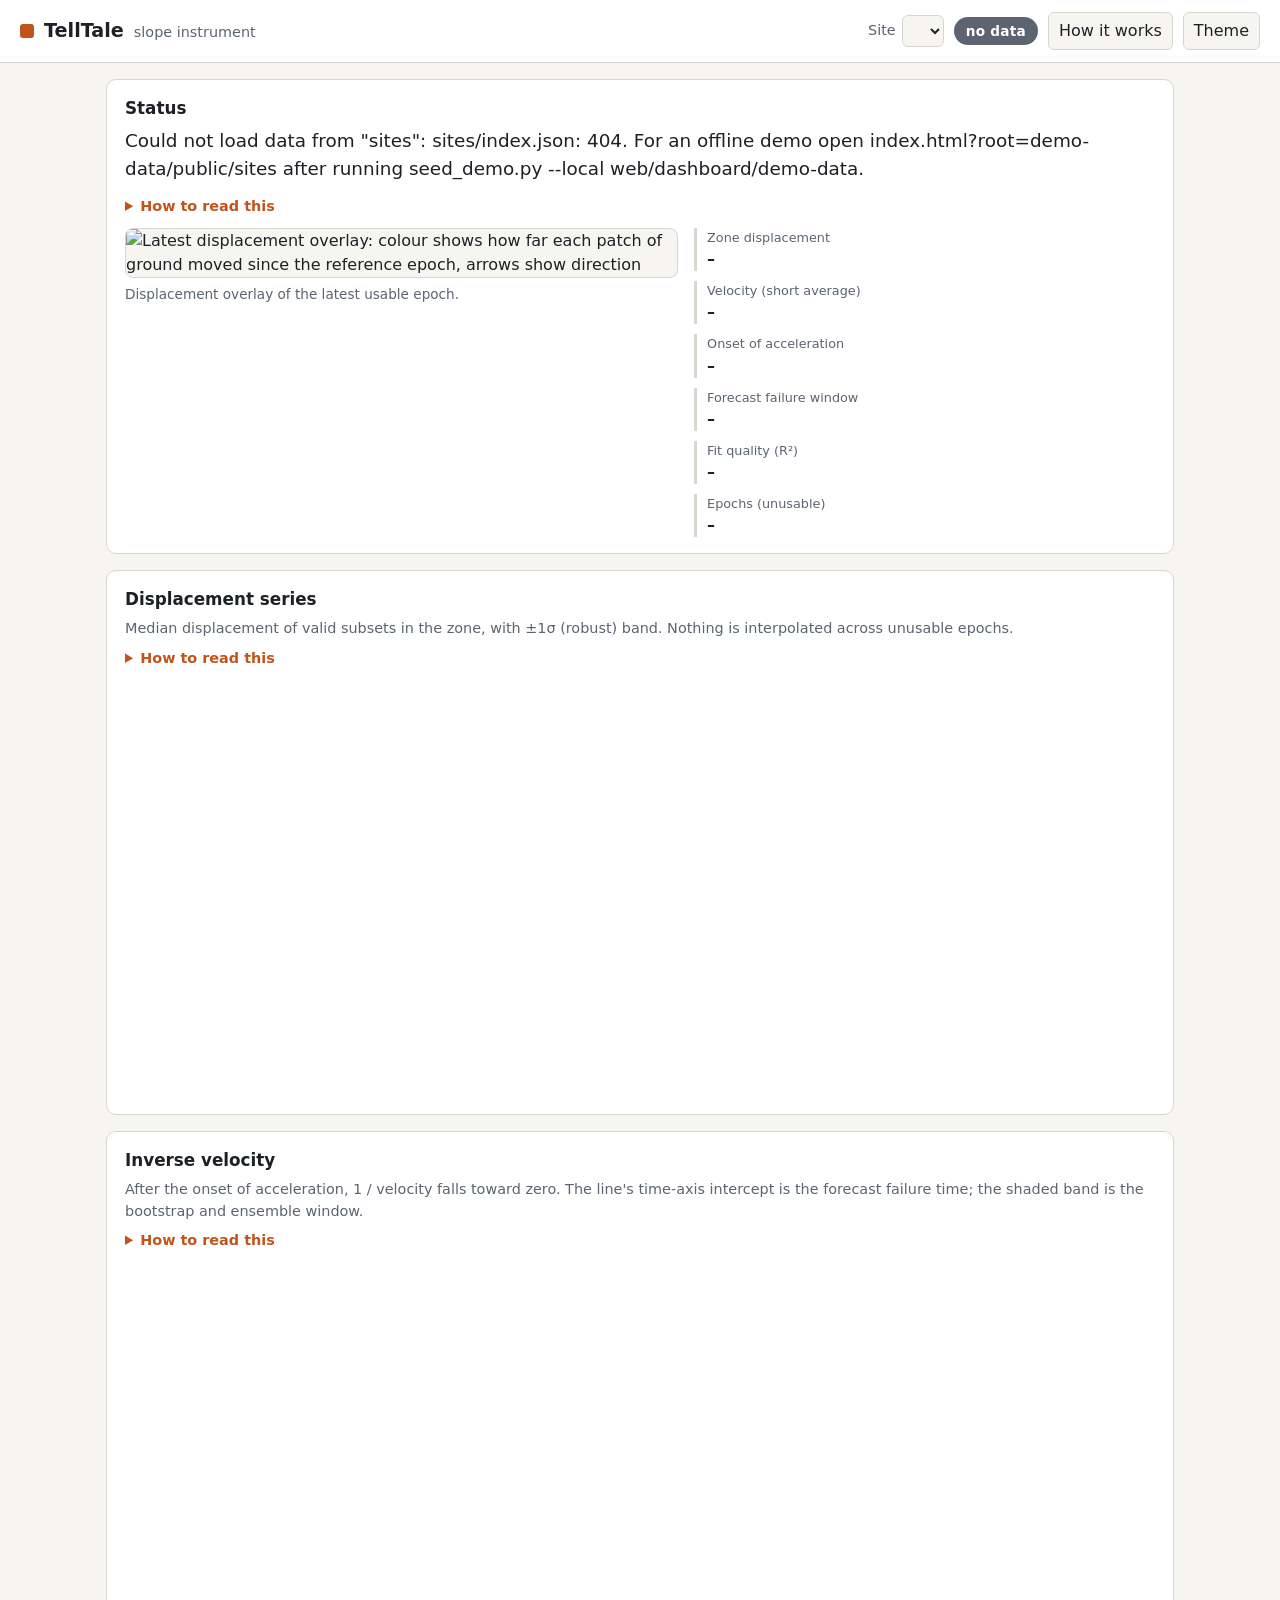
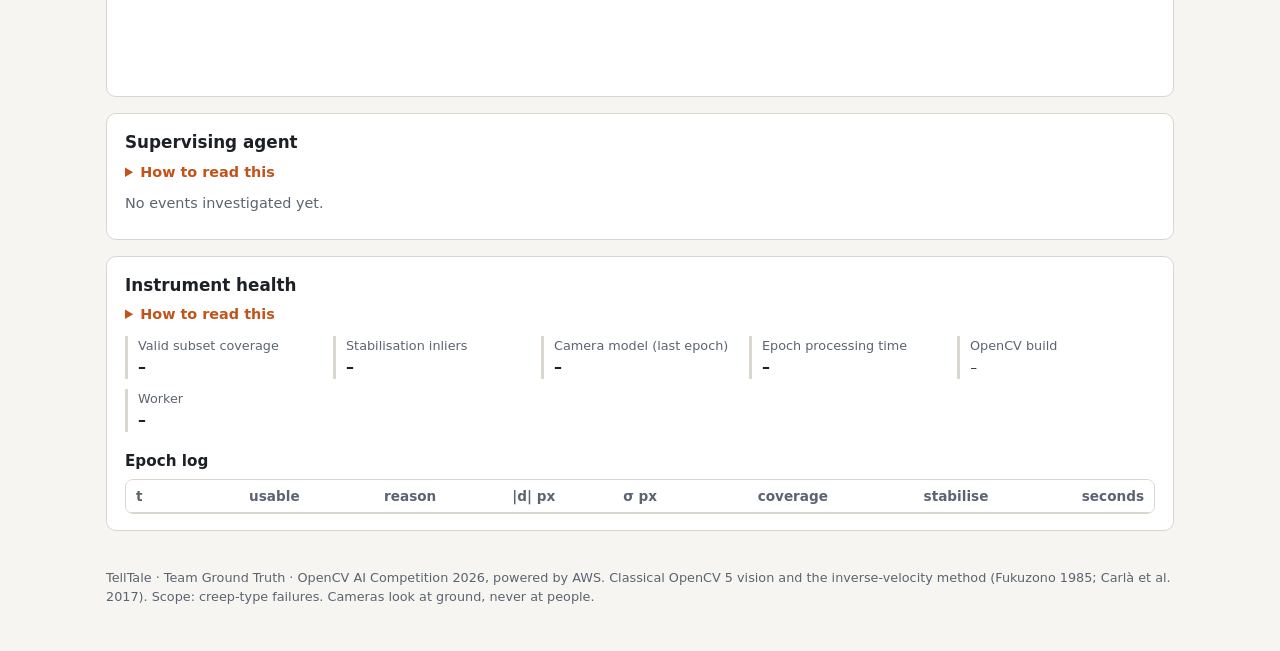
==== web/dashboard/index.html @ 8ec8e33f "Supervising agent: Claude on Amazon Bedrock over OpenCV 5 tools agent/tools.py exposes re-measuremen" ====
<!doctype html>
<html lang="en">
<head>
<meta charset="utf-8">
<meta name="viewport" content="width=device-width, initial-scale=1">
<title>TellTale dashboard</title>
<meta name="description" content="Is this slope okay right now? Camera-based slope creep measurement and failure-time forecast.">
<link rel="stylesheet" href="dashboard.css">
</head>
<body>
<header class="top">
  <div class="brand">
    <span class="mark" aria-hidden="true"></span>
    <span class="name">TellTale</span>
    <span class="sub">slope instrument</span>
  </div>
  <div class="controls">
    <label class="sel">Site
      <select id="site" aria-label="Site"></select>
    </label>
    <span id="state-chip" class="chip chip-quiet" aria-live="polite">loading</span>
    <span id="cool-badge" class="badge" hidden title="OpenCV was imported from /opt/cool on this worker">COOL on Graviton</span>
    <a class="btn" href="about.html">How it works</a>
    <button id="theme" class="btn" type="button" aria-label="Toggle colour theme">Theme</button>
  </div>
</header>

<main>
  <section class="panel status" aria-labelledby="h-status">
    <h2 id="h-status">Status</h2>
    <p id="status-line" class="lead">Loading the latest epoch.</p>
    <details class="help"><summary>How to read this</summary><p>One sentence answers "is this slope okay". The image is the latest usable epoch: colour is how far each patch of ground has moved since the reference epoch (blue none, red most), arrows show direction. The facts on the right are the zone's displacement with its robust uncertainty, the current velocity, when acceleration began, and the forecast window if there is one. If the last epoch was unusable, the reason is stated here.</p></details>
    <div class="status-grid">
      <figure>
        <img id="overlay" alt="Latest displacement overlay: colour shows how far each patch of ground moved since the reference epoch, arrows show direction" src="">
        <figcaption id="overlay-cap">Displacement overlay of the latest usable epoch.</figcaption>
      </figure>
      <dl class="facts">
        <div><dt>Zone displacement</dt><dd id="f-disp">–</dd></div>
        <div><dt>Velocity (short average)</dt><dd id="f-vel">–</dd></div>
        <div><dt>Onset of acceleration</dt><dd id="f-ooa">–</dd></div>
        <div><dt>Forecast failure window</dt><dd id="f-window">–</dd></div>
        <div><dt>Fit quality (R²)</dt><dd id="f-r2">–</dd></div>
        <div><dt>Epochs (unusable)</dt><dd id="f-epochs">–</dd></div>
      </dl>
    </div>
    <div id="approval" class="approval" hidden>
      <p id="approval-text" class="lead"></p>
      <div id="approval-actions" class="actions"></div>
      <ul id="decisions" class="decisions"></ul>
    </div>
  </section>

  <section class="panel" aria-labelledby="h-series">
    <h2 id="h-series">Displacement series</h2>
    <p class="hint">Median displacement of valid subsets in the zone, with ±1σ (robust) band. Nothing is interpolated across unusable epochs.</p>
    <details class="help"><summary>How to read this</summary><p>Each dot is one epoch. A flat line is a quiet slope; a straight slope is steady creep; a curve bending upward is acceleration. The red vertical line marks the onset of acceleration. Gaps are unusable epochs (blind, blurred, camera event): they widen the uncertainty and are never filled in.</p></details>
    <svg id="chart-disp" class="chart" viewBox="0 0 640 260" role="img" aria-label="Displacement versus time"></svg>
  </section>

  <section class="panel" aria-labelledby="h-iv">
    <h2 id="h-iv">Inverse velocity</h2>
    <p class="hint">After the onset of acceleration, 1 / velocity falls toward zero. The line's time-axis intercept is the forecast failure time; the shaded band is the bootstrap and ensemble window.</p>
    <details class="help"><summary>How to read this</summary><p>This is the physics. For creep-type failures, one divided by velocity falls along a straight line and reaches zero at failure (Fukuzono 1985). The dashed line is the fit from the onset of acceleration, the red marker is its time-axis intercept, and the shaded band is the forecast window from a bootstrap of the fit plus the disagreement between three fitting methods. The forecast is always a window, never a single time.</p></details>
    <svg id="chart-iv" class="chart" viewBox="0 0 640 260" role="img" aria-label="Inverse velocity versus time with forecast intercept"></svg>
    <p id="iv-empty" class="empty" hidden>No acceleration detected yet. This chart fills in once the short-average velocity stays above the long-average velocity for three epochs.</p>
  </section>

  <section class="panel" aria-labelledby="h-agent">
    <h2 id="h-agent">Supervising agent</h2>
    <details class="help"><summary>How to read this</summary><p>When the instrument raises an event (acceleration, camera event, quality drop), a bounded agent investigates by calling OpenCV 5 again: re-measuring against alternate references, re-estimating camera motion, checking sharpness and direction coherence. Each result changes what it calls next. It can page a person or close the event as a false alarm; it can never send a public alert. Every tool call is logged here.</p></details>
    <p id="agent-empty" class="empty">No events investigated yet.</p>
    <div id="agent-events"></div>
  </section>

  <section class="panel" aria-labelledby="h-health">
    <h2 id="h-health">Instrument health</h2>
    <details class="help"><summary>How to read this</summary><p>The honesty panel. Coverage is the share of patches that passed quality checks; stabilisation inliers and the chosen camera model show how well camera motion was explained; the OpenCV build and worker identity prove which code ran where. The epoch log lists every epoch, including the unusable ones and why.</p></details>
    <dl class="facts cols">
      <div><dt>Valid subset coverage</dt><dd id="h-cov">–</dd></div>
      <div><dt>Stabilisation inliers</dt><dd id="h-inl">–</dd></div>
      <div><dt>Camera model (last epoch)</dt><dd id="h-model">–</dd></div>
      <div><dt>Epoch processing time</dt><dd id="h-time">–</dd></div>
      <div><dt>OpenCV build</dt><dd id="h-cv"><code>–</code></dd></div>
      <div><dt>Worker</dt><dd id="h-inst">–</dd></div>
    </dl>
    <h3>Epoch log</h3>
    <div class="tablewrap">
      <table id="epochs">
        <thead><tr><th>t</th><th>usable</th><th>reason</th><th>|d| px</th><th>σ px</th><th>coverage</th><th>stabilise</th><th>seconds</th></tr></thead>
        <tbody></tbody>
      </table>
    </div>
  </section>
</main>

<footer>
  <p>TellTale · Team Ground Truth · OpenCV AI Competition 2026, powered by AWS. Classical OpenCV 5 vision and the inverse-velocity method (Fukuzono 1985; Carlà et al. 2017). Scope: creep-type failures. Cameras look at ground, never at people.</p>
</footer>
<script src="dashboard.js"></script>
</body>
</html>
---- web/dashboard/dashboard.css ----
:root {
  --bg: #f6f5f2; --panel: #ffffff; --ink: #1d2126; --muted: #5b6470; --line: #d9d6cf;
  --accent: #c2541b; --quiet: #5b6470; --moving: #2563a8; --accel: #b7791f; --critical: #b42318;
  --band: rgba(37, 99, 168, 0.18); --fit: #c2541b;
  color-scheme: light;
}
[data-theme="dark"] {
  --bg: #15181c; --panel: #1e2227; --ink: #e9e6df; --muted: #a2a9b3; --line: #343a42;
  --accent: #e8763a; --quiet: #a2a9b3; --moving: #6aa5e8; --accel: #e2b14b; --critical: #f0675b;
  --band: rgba(106, 165, 232, 0.22); --fit: #e8763a;
  color-scheme: dark;
}
@media (prefers-color-scheme: dark) {
  :root:not([data-theme="light"]) {
    --bg: #15181c; --panel: #1e2227; --ink: #e9e6df; --muted: #a2a9b3; --line: #343a42;
    --accent: #e8763a; --quiet: #a2a9b3; --moving: #6aa5e8; --accel: #e2b14b; --critical: #f0675b;
    --band: rgba(106, 165, 232, 0.22); --fit: #e8763a;
    color-scheme: dark;
  }
}
* { box-sizing: border-box; }
html { font: 16px/1.5 system-ui, -apple-system, "Segoe UI", Roboto, sans-serif; }
body { margin: 0; background: var(--bg); color: var(--ink); }
header.top { display: flex; flex-wrap: wrap; gap: 12px; align-items: center; justify-content: space-between;
  padding: 12px 20px; border-bottom: 1px solid var(--line); background: var(--panel); }
.brand { display: flex; align-items: baseline; gap: 10px; }
.mark { width: 14px; height: 14px; background: var(--accent); border-radius: 3px; transform: translateY(1px); }
.name { font-weight: 700; font-size: 1.2rem; }
.sub { color: var(--muted); font-size: 0.9rem; }
.controls { display: flex; flex-wrap: wrap; gap: 10px; align-items: center; }
.sel { font-size: 0.9rem; color: var(--muted); display: flex; gap: 6px; align-items: center; }
select, .btn { font: inherit; padding: 6px 10px; border: 1px solid var(--line); border-radius: 6px;
  background: var(--bg); color: var(--ink); }
.btn { cursor: pointer; }
.chip { padding: 4px 12px; border-radius: 999px; font-weight: 600; font-size: 0.85rem; letter-spacing: 0.02em;
  color: #fff; background: var(--quiet); }
.chip-quiet { background: var(--quiet); }
.chip-moving { background: var(--moving); }
.chip-accelerating { background: var(--accel); }
.chip-critical { background: var(--critical); }
.chip-blind { background: repeating-linear-gradient(45deg, #666 0 6px, #888 6px 12px); }
.badge { font-size: 0.75rem; padding: 3px 8px; border: 1px solid var(--accent); color: var(--accent); border-radius: 6px; }
main { max-width: 1100px; margin: 0 auto; padding: 16px; display: grid; gap: 16px; }
.panel { background: var(--panel); border: 1px solid var(--line); border-radius: 10px; padding: 16px 18px; }
.panel h2 { margin: 0 0 6px; font-size: 1.05rem; }
.panel h3 { margin: 18px 0 6px; font-size: 0.95rem; }
.lead { font-size: 1.15rem; margin: 4px 0 14px; }
.hint, .empty { color: var(--muted); font-size: 0.9rem; margin: 0 0 8px; }
.status-grid { display: grid; grid-template-columns: 1fr; gap: 16px; }
@media (min-width: 760px) { .status-grid { grid-template-columns: 1.2fr 1fr; } }
figure { margin: 0; }
figure img { width: 100%; height: auto; border-radius: 8px; border: 1px solid var(--line); background: var(--bg); image-rendering: auto; }
figcaption { color: var(--muted); font-size: 0.85rem; margin-top: 6px; }
.facts { margin: 0; display: grid; gap: 10px; grid-template-columns: 1fr; }
.facts.cols { grid-template-columns: repeat(auto-fit, minmax(180px, 1fr)); }
.facts div { border-left: 3px solid var(--line); padding-left: 10px; }
.facts dt { color: var(--muted); font-size: 0.8rem; }
.facts dd { margin: 0; font-weight: 600; font-variant-numeric: tabular-nums; }
.facts dd code { font-size: 0.78rem; font-weight: 400; word-break: break-all; }
.approval { margin-top: 14px; padding: 12px 14px; border: 2px solid var(--critical); border-radius: 8px; }
.approval .lead { font-size: 1rem; margin: 0 0 10px; }
.actions { display: flex; flex-wrap: wrap; gap: 10px; margin-bottom: 8px; }
.btn-approve { background: var(--critical); color: #fff; border-color: var(--critical); text-decoration: none; font-weight: 600; }
.btn-dismiss { text-decoration: none; font-weight: 600; }
.decisions { margin: 6px 0 0; padding-left: 18px; color: var(--muted); font-size: 0.85rem; }
.chart { width: 100%; height: auto; display: block; }
.chart text { fill: var(--muted); font-size: 11px; }
.chart .axis { stroke: var(--line); }
.chart .grid { stroke: var(--line); stroke-dasharray: 2 4; }
.chart .band { fill: var(--band); }
.chart .line { fill: none; stroke: var(--moving); stroke-width: 2; }
.chart .pt { fill: var(--moving); }
.chart .pt.bad { fill: none; stroke: var(--critical); }
.chart .fit { stroke: var(--fit); stroke-width: 2; stroke-dasharray: 6 4; }
.chart .window { fill: var(--critical); opacity: 0.15; }
.chart .marker { stroke: var(--critical); stroke-width: 1.5; }
.chart .label { fill: var(--ink); font-weight: 600; }
.tablewrap { overflow: auto; max-height: 320px; border: 1px solid var(--line); border-radius: 8px; }
table { border-collapse: collapse; width: 100%; font-size: 0.85rem; font-variant-numeric: tabular-nums; }
th, td { text-align: right; padding: 6px 10px; border-bottom: 1px solid var(--line); white-space: nowrap; }
th { position: sticky; top: 0; background: var(--panel); color: var(--muted); font-weight: 600; }
td:first-child, th:first-child { text-align: left; }
tr.unusable td { color: var(--critical); }
footer { max-width: 1100px; margin: 0 auto; padding: 8px 16px 32px; color: var(--muted); font-size: 0.8rem; }
details.help { margin: 2px 0 10px; color: var(--muted); font-size: 0.9rem; }
details.help summary { cursor: pointer; color: var(--accent); font-weight: 600; }
details.help p { margin: 6px 0 0; }
a.btn { text-decoration: none; }
.agent-event { border: 1px solid var(--line); border-radius: 8px; padding: 8px 12px; margin: 8px 0; }
.agent-event summary { cursor: pointer; }
.agent-summary { margin: 8px 0; }
.trace ol { padding-left: 20px; font-size: 0.85rem; }
.trace li { margin: 4px 0; }
.trace code { font-size: 0.78rem; word-break: break-all; color: var(--muted); }
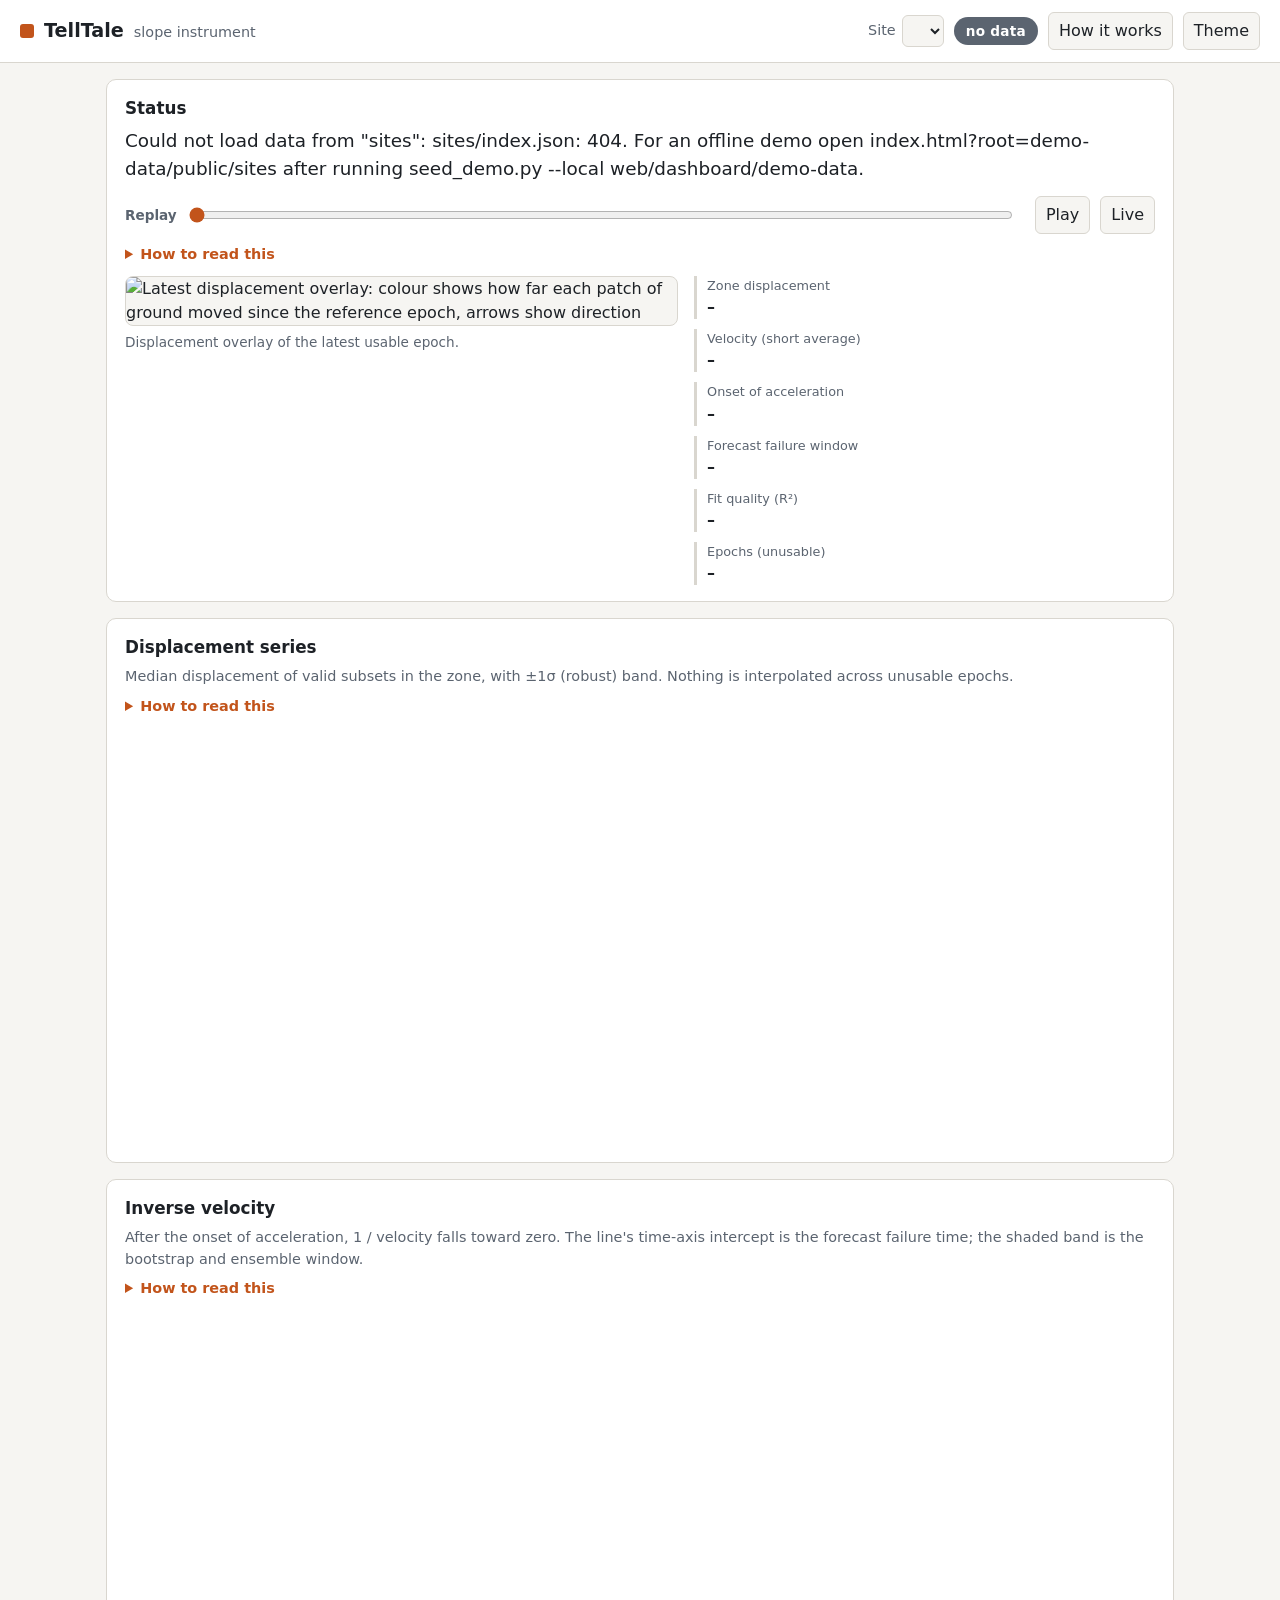
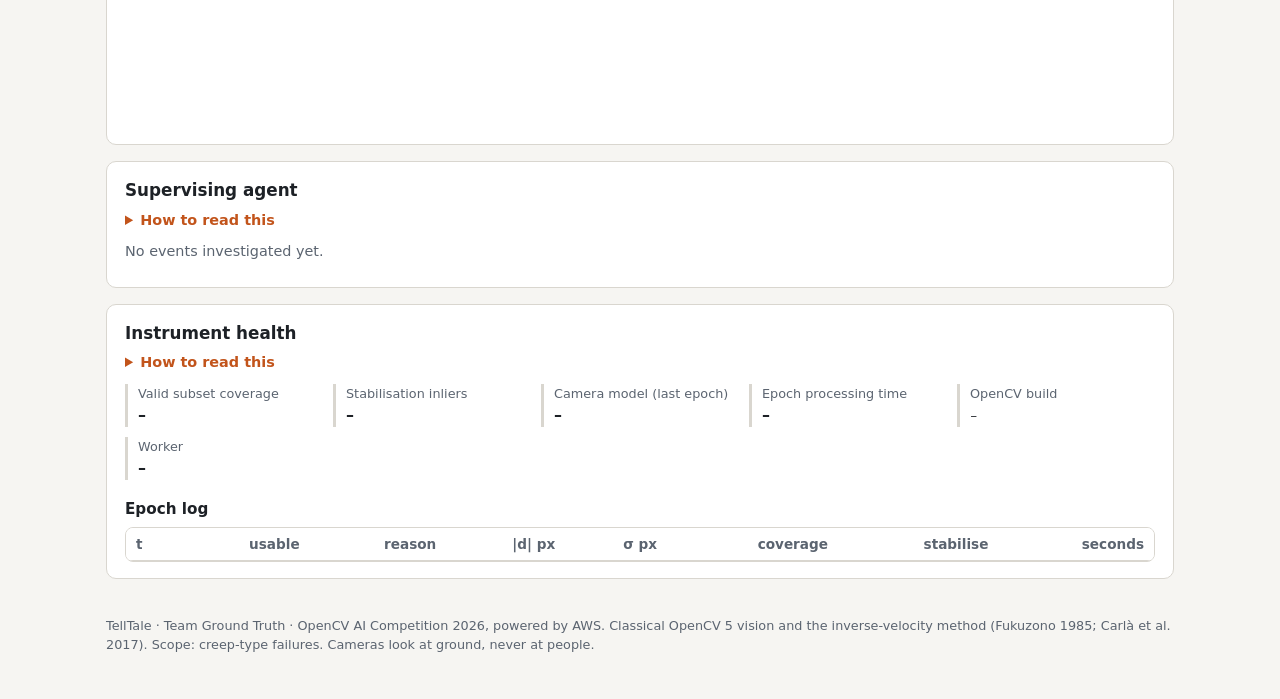
==== commit 473ef05d: "Replay scrubber, E2 metrology kit (printable target, harness, synthetic self-test), outreach and soc" ====
--- a/web/dashboard/index.html
+++ b/web/dashboard/index.html
@@ -29,7 +29,14 @@
   <section class="panel status" aria-labelledby="h-status">
     <h2 id="h-status">Status</h2>
     <p id="status-line" class="lead">Loading the latest epoch.</p>
-    <details class="help"><summary>How to read this</summary><p>One sentence answers "is this slope okay". The image is the latest usable epoch: colour is how far each patch of ground has moved since the reference epoch (blue none, red most), arrows show direction. The facts on the right are the zone's displacement with its robust uncertainty, the current velocity, when acceleration began, and the forecast window if there is one. If the last epoch was unusable, the reason is stated here.</p></details>
+    <div class="replay" id="replay" hidden>
+      <label for="scrub">Replay</label>
+      <input id="scrub" type="range" min="0" max="0" value="0" aria-label="Replay epochs">
+      <span id="scrub-label" class="hint"></span>
+      <button id="scrub-play" class="btn" type="button">Play</button>
+      <button id="scrub-live" class="btn" type="button">Live</button>
+    </div>
+    <details class="help"><summary>How to read this</summary><p>One sentence answers "is this slope okay". Drag the replay slider to see the instrument as it stood after any earlier epoch: the overlay, the facts, the charts and the forecast all rewind together. The image is the latest usable epoch: colour is how far each patch of ground has moved since the reference epoch (blue none, red most), arrows show direction. The facts on the right are the zone's displacement with its robust uncertainty, the current velocity, when acceleration began, and the forecast window if there is one. If the last epoch was unusable, the reason is stated here.</p></details>
     <div class="status-grid">
       <figure>
         <img id="overlay" alt="Latest displacement overlay: colour shows how far each patch of ground moved since the reference epoch, arrows show direction" src="">
--- a/web/dashboard/dashboard.css
+++ b/web/dashboard/dashboard.css
@@ -92,3 +92,6 @@
 .trace ol { padding-left: 20px; font-size: 0.85rem; }
 .trace li { margin: 4px 0; }
 .trace code { font-size: 0.78rem; word-break: break-all; color: var(--muted); }
+.replay { display: flex; flex-wrap: wrap; align-items: center; gap: 10px; margin: 6px 0 10px; }
+.replay input[type=range] { flex: 1 1 240px; accent-color: var(--accent); }
+.replay label { color: var(--muted); font-size: 0.85rem; font-weight: 600; }
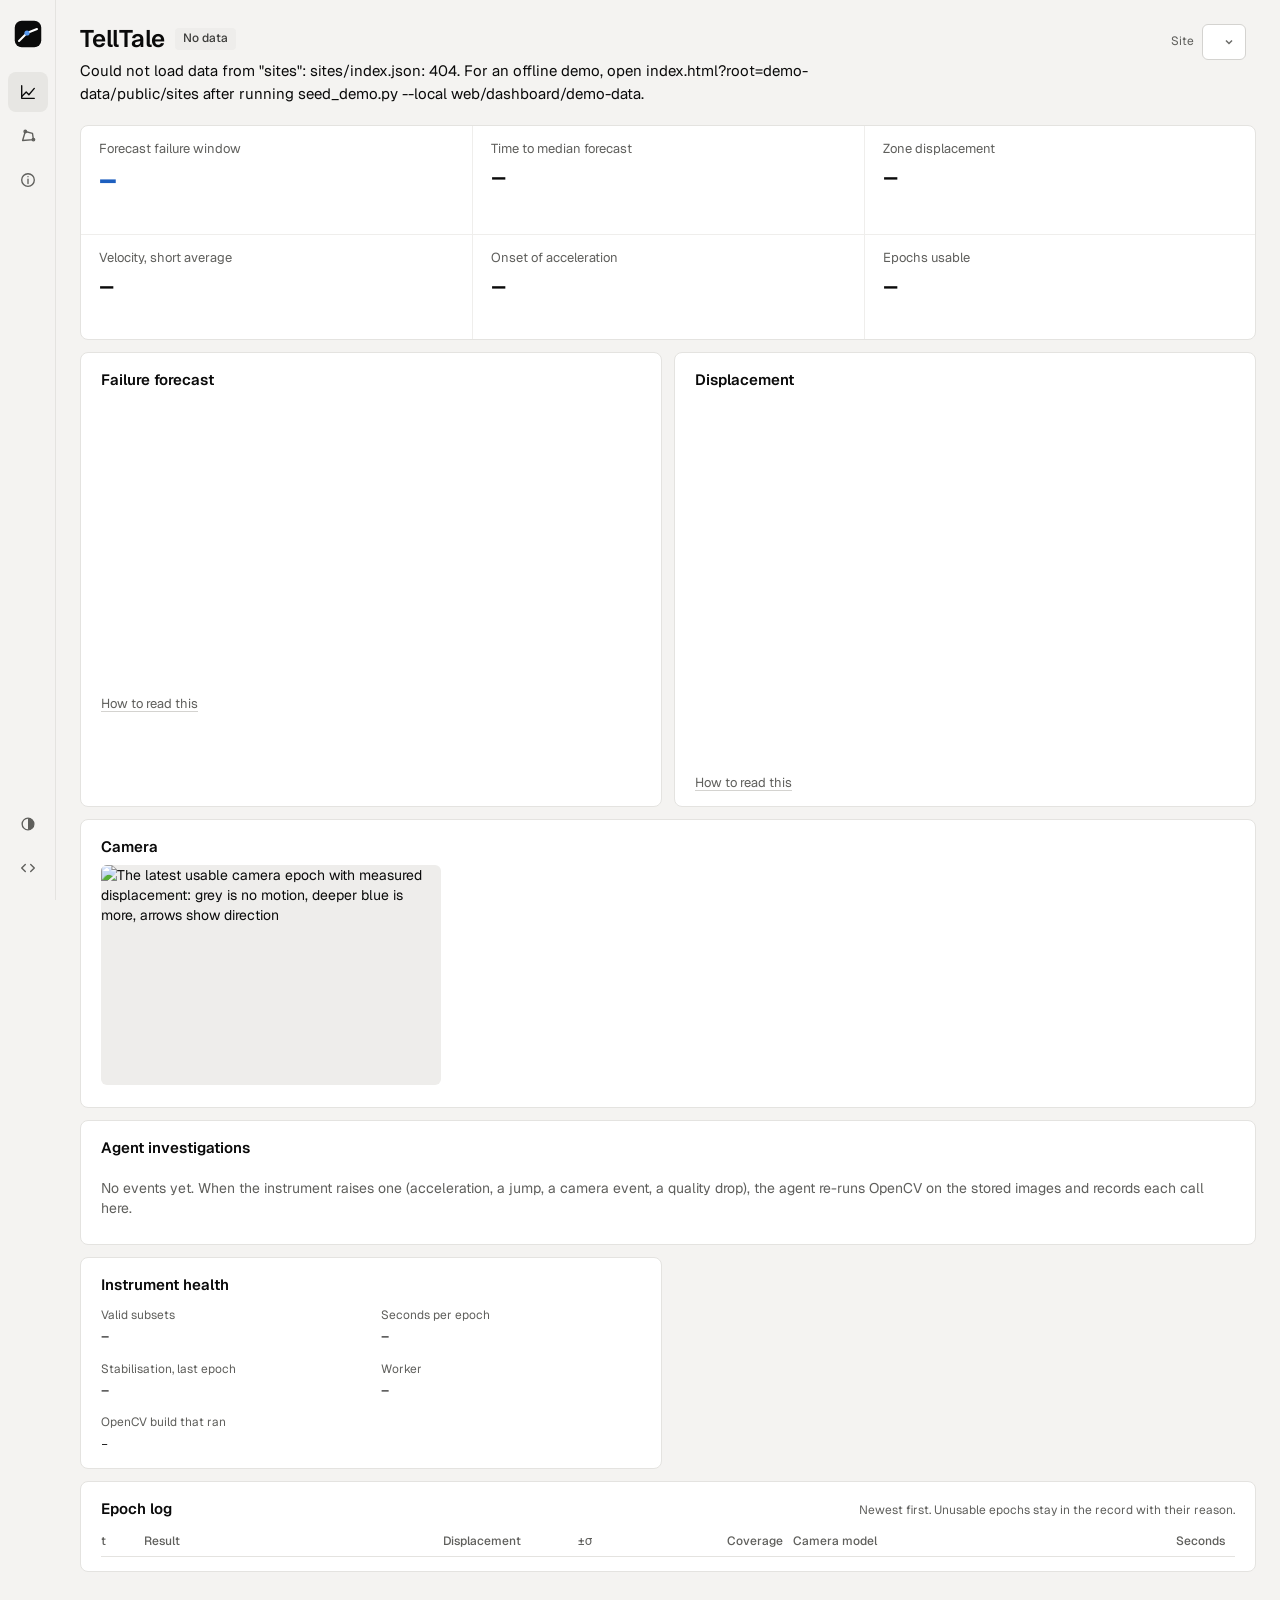
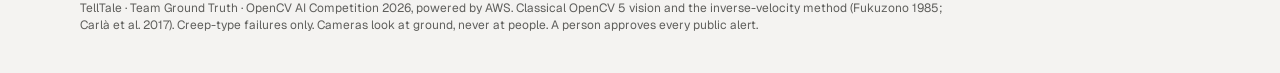
==== commit 382b69b1: "Interface redesign measured in the browser; agent tools as an MCP server - Dashboard, setup and abou" ====
--- a/web/dashboard/index.html
+++ b/web/dashboard/index.html
@@ -3,107 +3,163 @@
 <head>
 <meta charset="utf-8">
 <meta name="viewport" content="width=device-width, initial-scale=1">
-<title>TellTale dashboard</title>
-<meta name="description" content="Is this slope okay right now? Camera-based slope creep measurement and failure-time forecast.">
+<title>TellTale · slope instrument</title>
+<meta name="description" content="TellTale stacks bursts from any fixed camera, removes the camera's own motion, measures ground creep to a hundredth of a pixel, forecasts the failure window, re-measures to verify it, and pages a person.">
+<meta name="color-scheme" content="light dark">
+<link rel="preconnect" href="https://fonts.googleapis.com"><link rel="preconnect" href="https://fonts.gstatic.com" crossorigin>
+<link href="https://fonts.googleapis.com/css2?family=Geist:wght@400;500;700&display=swap" rel="stylesheet">
 <link rel="stylesheet" href="dashboard.css">
 </head>
-<body>
-<header class="top">
-  <div class="brand">
-    <span class="mark" aria-hidden="true"></span>
-    <span class="name">TellTale</span>
-    <span class="sub">slope instrument</span>
-  </div>
-  <div class="controls">
-    <label class="sel">Site
-      <select id="site" aria-label="Site"></select>
-    </label>
-    <span id="state-chip" class="chip chip-quiet" aria-live="polite">loading</span>
-    <span id="cool-badge" class="badge" hidden title="OpenCV was imported from /opt/cool on this worker">COOL on Graviton</span>
-    <a class="btn" href="about.html">How it works</a>
-    <button id="theme" class="btn" type="button" aria-label="Toggle colour theme">Theme</button>
-  </div>
-</header>
+<body class="app">
+<a class="skip" href="#main">Skip to the instrument</a>
 
-<main>
-  <section class="panel status" aria-labelledby="h-status">
-    <h2 id="h-status">Status</h2>
-    <p id="status-line" class="lead">Loading the latest epoch.</p>
-    <div class="replay" id="replay" hidden>
-      <label for="scrub">Replay</label>
-      <input id="scrub" type="range" min="0" max="0" value="0" aria-label="Replay epochs">
-      <span id="scrub-label" class="hint"></span>
-      <button id="scrub-play" class="btn" type="button">Play</button>
-      <button id="scrub-live" class="btn" type="button">Live</button>
+<!-- Shell: icon rail (56px) + fluid canvas. Grid arithmetic at 1440px: 1440 - 56 rail - 2 x 24 gutter
+     = 1336px canvas; 12 columns with a 12px gap: (1336 - 11 x 12) / 12 = 100.33px per column. -->
+<nav class="rail" aria-label="TellTale">
+  <a class="mark" href="index.html" aria-label="TellTale dashboard">
+    <svg viewBox="0 0 28 28" width="28" height="28" aria-hidden="true">
+      <rect x="0.75" y="0.75" width="26.5" height="26.5" rx="7" fill="var(--text)"/>
+      <path d="M5 21 L13 13 L23 9" fill="none" stroke="var(--surface)" stroke-width="2" stroke-linecap="round" stroke-linejoin="round"/>
+      <circle cx="13" cy="13" r="2.6" fill="var(--chart-3-on-dark)"/>
+    </svg>
+  </a>
+  <a class="rail-item" href="index.html" aria-current="page" aria-label="Dashboard" data-tip="Dashboard">
+    <svg viewBox="0 0 20 20" aria-hidden="true"><path d="M3 15 L8 10 L11 13 L17 6"/><path d="M3 3 V17 H17"/></svg>
+    <span>Dashboard</span>
+  </a>
+  <a class="rail-item" href="setup.html" aria-label="Site setup" data-tip="Site setup">
+    <svg viewBox="0 0 20 20" aria-hidden="true"><path d="M4 15 L7 5 L15 7 L16 14 Z"/><circle cx="7" cy="5" r="1.4"/><circle cx="16" cy="14" r="1.4"/></svg>
+    <span>Setup</span>
+  </a>
+  <a class="rail-item" href="about.html" aria-label="How it works" data-tip="How it works">
+    <svg viewBox="0 0 20 20" aria-hidden="true"><circle cx="10" cy="10" r="7"/><path d="M10 9 V14"/><path d="M10 6.2 V6.3"/></svg>
+    <span>How it works</span>
+  </a>
+  <span class="rail-spacer"></span>
+  <button id="theme" class="rail-item" type="button" aria-label="Colour theme: system" data-tip="Theme">
+    <svg viewBox="0 0 20 20" aria-hidden="true"><circle cx="10" cy="10" r="6.5"/><path d="M10 3.5 A6.5 6.5 0 0 1 10 16.5 Z" class="fill"/></svg>
+    <span>Theme</span>
+  </button>
+  <a class="rail-item" href="https://github.com/usv240/telltale" aria-label="Source code" data-tip="Source code">
+    <svg viewBox="0 0 20 20" aria-hidden="true"><path d="M7 6 L3 10 L7 14"/><path d="M13 6 L17 10 L13 14"/></svg>
+    <span>Code</span>
+  </a>
+</nav>
+
+<main id="main" class="canvas">
+  <header class="title-row">
+    <div class="title-text">
+      <div class="title-line">
+        <h1 id="site-title">TellTale</h1>
+        <span id="state-pill" class="pill pill-neutral" aria-live="polite">Loading</span>
+        <span id="cool-badge" class="pill pill-neutral" hidden title="OpenCV was imported from /opt/cool on this worker">COOL on Graviton</span>
+      </div>
+      <p id="status-line" class="finding">Loading the latest epoch.</p>
+      <p id="scope-line" class="scope"></p>
     </div>
-    <details class="help"><summary>How to read this</summary><p>One sentence answers "is this slope okay". Drag the replay slider to see the instrument as it stood after any earlier epoch: the overlay, the facts, the charts and the forecast all rewind together. The image is the latest usable epoch: colour is how far each patch of ground has moved since the reference epoch (blue none, red most), arrows show direction. The facts on the right are the zone's displacement with its robust uncertainty, the current velocity, when acceleration began, and the forecast window if there is one. If the last epoch was unusable, the reason is stated here.</p></details>
-    <div class="status-grid">
-      <figure>
-        <img id="overlay" alt="Latest displacement overlay: colour shows how far each patch of ground moved since the reference epoch, arrows show direction" src="">
-        <figcaption id="overlay-cap">Displacement overlay of the latest usable epoch.</figcaption>
-      </figure>
-      <dl class="facts">
-        <div><dt>Zone displacement</dt><dd id="f-disp">–</dd></div>
-        <div><dt>Velocity (short average)</dt><dd id="f-vel">–</dd></div>
-        <div><dt>Onset of acceleration</dt><dd id="f-ooa">–</dd></div>
-        <div><dt>Forecast failure window</dt><dd id="f-window">–</dd></div>
-        <div><dt>Fit quality (R²)</dt><dd id="f-r2">–</dd></div>
-        <div><dt>Epochs (unusable)</dt><dd id="f-epochs">–</dd></div>
-      </dl>
+    <div class="title-actions">
+      <label class="field"><span>Site</span>
+        <select id="site" aria-label="Site"></select>
+      </label>
+      <div id="approval-actions" class="actions"></div>
     </div>
-    <div id="approval" class="approval" hidden>
-      <p id="approval-text" class="lead"></p>
-      <div id="approval-actions" class="actions"></div>
-      <ul id="decisions" class="decisions"></ul>
-    </div>
+  </header>
+  <p id="decision-note" class="decision-note" hidden></p>
+
+  <section class="kpis" aria-label="Key measurements">
+    <div class="kpi kpi-lead"><span class="kpi-label">Forecast failure window</span><span class="kpi-value" id="k-window">–</span><span class="kpi-sub" id="k-window-sub"></span></div>
+    <div class="kpi"><span class="kpi-label">Time to median forecast</span><span class="kpi-value" id="k-horizon">–</span><span class="kpi-sub" id="k-horizon-sub"></span></div>
+    <div class="kpi"><span class="kpi-label">Zone displacement</span><span class="kpi-value" id="k-disp">–</span><span class="kpi-sub" id="k-disp-sub"></span></div>
+    <div class="kpi"><span class="kpi-label">Velocity, short average</span><span class="kpi-value" id="k-vel">–</span><span class="kpi-sub" id="k-vel-sub"></span></div>
+    <div class="kpi"><span class="kpi-label">Onset of acceleration</span><span class="kpi-value" id="k-ooa">–</span><span class="kpi-sub" id="k-ooa-sub"></span></div>
+    <div class="kpi"><span class="kpi-label">Epochs usable</span><span class="kpi-value" id="k-epochs">–</span><span class="kpi-sub" id="k-epochs-sub"></span></div>
   </section>
 
-  <section class="panel" aria-labelledby="h-series">
-    <h2 id="h-series">Displacement series</h2>
-    <p class="hint">Median displacement of valid subsets in the zone, with ±1σ (robust) band. Nothing is interpolated across unusable epochs.</p>
-    <details class="help"><summary>How to read this</summary><p>Each dot is one epoch. A flat line is a quiet slope; a straight slope is steady creep; a curve bending upward is acceleration. The red vertical line marks the onset of acceleration. Gaps are unusable epochs (blind, blurred, camera event): they widen the uncertainty and are never filled in.</p></details>
-    <svg id="chart-disp" class="chart" viewBox="0 0 640 260" role="img" aria-label="Displacement versus time"></svg>
-  </section>
+  <div class="grid">
+    <section class="panel span-5" aria-labelledby="h-iv">
+      <header class="panel-head">
+        <h2 id="h-iv">Failure forecast</h2>
+        <span class="panel-meta" id="iv-meta"></span>
+      </header>
+      <svg id="chart-iv" class="chart" viewBox="0 0 560 300" role="img" aria-label="Inverse velocity against time, with the fitted line, its time-axis intercept and the forecast window"></svg>
+      <p id="iv-empty" class="empty" hidden>No sustained acceleration yet. The forecast appears once the short-average velocity has stayed above the long-average velocity for three epochs and the acceleration is statistically significant.</p>
+      <details class="help"><summary>How to read this</summary><p>When there is no forecast, this panel shows each epoch's step in the zone, with the steps the supervising agent confirmed as ground motion in blue. For creep-type failures, one divided by velocity falls along a straight line and reaches zero at failure (Fukuzono 1985). Dots are the measured epochs after the onset of acceleration, the dashed line is the fit, the vertical line is its intercept, and the shaded band is the forecast window from a bootstrap of the fit plus the spread of three fitting methods. The forecast is always a window, never a single time.</p></details>
+    </section>
 
-  <section class="panel" aria-labelledby="h-iv">
-    <h2 id="h-iv">Inverse velocity</h2>
-    <p class="hint">After the onset of acceleration, 1 / velocity falls toward zero. The line's time-axis intercept is the forecast failure time; the shaded band is the bootstrap and ensemble window.</p>
-    <details class="help"><summary>How to read this</summary><p>This is the physics. For creep-type failures, one divided by velocity falls along a straight line and reaches zero at failure (Fukuzono 1985). The dashed line is the fit from the onset of acceleration, the red marker is its time-axis intercept, and the shaded band is the forecast window from a bootstrap of the fit plus the disagreement between three fitting methods. The forecast is always a window, never a single time.</p></details>
-    <svg id="chart-iv" class="chart" viewBox="0 0 640 260" role="img" aria-label="Inverse velocity versus time with forecast intercept"></svg>
-    <p id="iv-empty" class="empty" hidden>No acceleration detected yet. This chart fills in once the short-average velocity stays above the long-average velocity for three epochs.</p>
-  </section>
+    <section class="panel span-4" aria-labelledby="h-disp">
+      <header class="panel-head">
+        <h2 id="h-disp">Displacement</h2>
+        <span class="panel-meta" id="disp-meta"></span>
+      </header>
+      <svg id="chart-disp" class="chart" viewBox="0 0 440 300" role="img" aria-label="Zone displacement against time with its uncertainty band"></svg>
+      <details class="help"><summary>How to read this</summary><p>Each dot is one epoch: the median displacement of the zone's valid subsets, with a band of one standard deviation estimated from the median absolute deviation (1.4826 times the MAD). A flat line is a quiet slope, a straight rise is steady creep, a curve bending upward is acceleration. Unusable epochs (blind, blurred, camera event) leave gaps; nothing is filled in.</p></details>
+    </section>
 
-  <section class="panel" aria-labelledby="h-agent">
-    <h2 id="h-agent">Supervising agent</h2>
-    <details class="help"><summary>How to read this</summary><p>When the instrument raises an event (acceleration, camera event, quality drop), a bounded agent investigates by calling OpenCV 5 again: re-measuring against alternate references, re-estimating camera motion, checking sharpness and direction coherence. Each result changes what it calls next. It can page a person or close the event as a false alarm; it can never send a public alert. Every tool call is logged here.</p></details>
-    <p id="agent-empty" class="empty">No events investigated yet.</p>
-    <div id="agent-events"></div>
-  </section>
+    <section class="panel span-3 camera" aria-labelledby="h-cam">
+      <header class="panel-head">
+        <h2 id="h-cam">Camera</h2>
+        <span class="panel-meta" id="cam-meta"></span>
+      </header>
+      <figure>
+        <img id="overlay" alt="The latest usable camera epoch with measured displacement: grey is no motion, deeper blue is more, arrows show direction" src="" width="320" height="320">
+        <figcaption id="overlay-cap"></figcaption>
+      </figure>
+      <div class="replay" id="replay" hidden>
+        <input id="scrub" type="range" min="0" max="0" value="0" aria-label="Replay epochs">
+        <div class="replay-row">
+          <span id="scrub-label" class="replay-label"></span>
+          <span class="replay-buttons">
+            <button id="scrub-play" class="btn btn-secondary btn-sm" type="button">Play</button>
+            <button id="scrub-live" class="btn btn-secondary btn-sm" type="button">Live</button>
+          </span>
+        </div>
+      </div>
+    </section>
 
-  <section class="panel" aria-labelledby="h-health">
-    <h2 id="h-health">Instrument health</h2>
-    <details class="help"><summary>How to read this</summary><p>The honesty panel. Coverage is the share of patches that passed quality checks; stabilisation inliers and the chosen camera model show how well camera motion was explained; the OpenCV build and worker identity prove which code ran where. The epoch log lists every epoch, including the unusable ones and why.</p></details>
-    <dl class="facts cols">
-      <div><dt>Valid subset coverage</dt><dd id="h-cov">–</dd></div>
-      <div><dt>Stabilisation inliers</dt><dd id="h-inl">–</dd></div>
-      <div><dt>Camera model (last epoch)</dt><dd id="h-model">–</dd></div>
-      <div><dt>Epoch processing time</dt><dd id="h-time">–</dd></div>
-      <div><dt>OpenCV build</dt><dd id="h-cv"><code>–</code></dd></div>
-      <div><dt>Worker</dt><dd id="h-inst">–</dd></div>
-    </dl>
-    <h3>Epoch log</h3>
-    <div class="tablewrap">
-      <table id="epochs">
-        <thead><tr><th>t</th><th>usable</th><th>reason</th><th>|d| px</th><th>σ px</th><th>coverage</th><th>stabilise</th><th>seconds</th></tr></thead>
-        <tbody></tbody>
-      </table>
-    </div>
-  </section>
+    <section class="panel span-7" aria-labelledby="h-agent">
+      <header class="panel-head">
+        <h2 id="h-agent">Agent investigations</h2>
+        <span class="panel-meta" id="agent-meta"></span>
+      </header>
+      <ul id="agent-events" class="event-list"></ul>
+      <p id="agent-empty" class="empty">No events yet. When the instrument raises one (acceleration, a jump, a camera event, a quality drop), the agent re-runs OpenCV on the stored images and records each call here.</p>
+      <button id="agent-more" class="btn btn-ghost btn-sm" type="button" hidden>Show all</button>
+    </section>
+
+    <section class="panel span-5" aria-labelledby="h-health">
+      <header class="panel-head">
+        <h2 id="h-health">Instrument health</h2>
+        <span class="panel-meta" id="health-meta"></span>
+      </header>
+      <dl class="health">
+        <div><dt>Valid subsets</dt><dd id="h-cov">–</dd></div>
+        <div><dt>Seconds per epoch</dt><dd id="h-time">–</dd></div>
+        <div><dt>Stabilisation, last epoch</dt><dd id="h-model">–</dd></div>
+        <div><dt>Worker</dt><dd id="h-inst">–</dd></div>
+        <div class="wide"><dt>OpenCV build that ran</dt><dd><code id="h-cv">–</code></dd></div>
+      </dl>
+    </section>
+
+    <section class="panel span-12" aria-labelledby="h-log">
+      <header class="panel-head">
+        <h2 id="h-log">Epoch log</h2>
+        <span class="panel-meta">Newest first. Unusable epochs stay in the record with their reason.</span>
+      </header>
+      <div class="table-wrap">
+        <table id="epochs">
+          <caption class="sr-only">Epoch log, newest first</caption>
+          <thead><tr><th scope="col">t</th><th scope="col">Result</th><th scope="col" class="num">Displacement</th><th scope="col" class="num">±σ</th><th scope="col" class="num">Coverage</th><th scope="col">Camera model</th><th scope="col" class="num">Seconds</th></tr></thead>
+          <tbody></tbody>
+        </table>
+      </div>
+      <button id="epochs-more" class="btn btn-ghost btn-sm" type="button" hidden>Show all epochs</button>
+    </section>
+  </div>
+
+  <footer class="foot">
+    <p>TellTale · Team Ground Truth · OpenCV AI Competition 2026, powered by AWS. Classical OpenCV 5 vision and the inverse-velocity method (Fukuzono 1985; Carlà et al. 2017). Creep-type failures only. Cameras look at ground, never at people. A person approves every public alert.</p>
+  </footer>
 </main>
-
-<footer>
-  <p>TellTale · Team Ground Truth · OpenCV AI Competition 2026, powered by AWS. Classical OpenCV 5 vision and the inverse-velocity method (Fukuzono 1985; Carlà et al. 2017). Scope: creep-type failures. Cameras look at ground, never at people.</p>
-</footer>
 <script src="dashboard.js"></script>
 </body>
 </html>
--- a/web/dashboard/dashboard.css
+++ b/web/dashboard/dashboard.css
@@ -1,97 +1,330 @@
+/* TellTale — achromatic ledger (light) with a stone ground taken from the subject.
+   Chrome is ink; the one data hue (#1d5fbf) marks the measured displacement and the forecast;
+   status is the only other colour, in pale pills. Dark theme mirrors the roles. */
+
 :root {
-  --bg: #f6f5f2; --panel: #ffffff; --ink: #1d2126; --muted: #5b6470; --line: #d9d6cf;
-  --accent: #c2541b; --quiet: #5b6470; --moving: #2563a8; --accel: #b7791f; --critical: #b42318;
-  --band: rgba(37, 99, 168, 0.18); --fit: #c2541b;
+  --ground: #f4f3f1;          /* stone: the instrument watches ground */
+  --surface: #ffffff;
+  --raised: #eeedeb;
+  --active: #e7e6e3;
+  --border: #e4e3e0;
+  --rule: #efeeec;
+  --control: #d4d3d0;
+  --text: #0a0a0a;
+  --muted: #5f5f5c;           /* 6.0:1 on white, 5.5:1 on the ground */
+  --faint: #6b6b68;
+  --primary: #141414;
+  --on-primary: #ffffff;
+  --chart-1: #141414;
+  --chart-2: #8a8a87;
+  --chart-3: #1d5fbf;         /* the one data hue */
+  --chart-3-soft: rgba(29, 95, 191, 0.10);
+  --chart-3-on-dark: #5a9bf0;
+  --grid: #ebeae7;
+  --positive: #247b50;
+  --negative: #b4232a;
+  --pill-positive-bg: #dcfae5; --pill-positive-ink: #04250e;
+  --pill-negative-bg: #ffedea; --pill-negative-ink: #831c1e;
+  --pill-warning-bg: #fff6dc; --pill-warning-ink: #7a3a0b;
+  --pill-neutral-bg: #eeedeb; --pill-neutral-ink: #3d3d3b;
+
+  --radius-card: 8px; --radius-control: 6px; --radius-chip: 4px;
+  --gap: 12px; --pad: 20px; --control-height: 36px;
+  --fs-title: 24px; --fs-section: 15px; --fs-kpi: 26px; --fs-kpi-lead: 30px; --fs-body: 14px; --fs-small: 12px;
+  --ease-out: cubic-bezier(0.23, 1, 0.32, 1);
+  --rail: 56px;
+  /* aliases kept for the setup and about pages */
+  --line: var(--border); --bg: var(--ground); --ink: var(--text); --accent: var(--primary);
   color-scheme: light;
 }
-[data-theme="dark"] {
-  --bg: #15181c; --panel: #1e2227; --ink: #e9e6df; --muted: #a2a9b3; --line: #343a42;
-  --accent: #e8763a; --quiet: #a2a9b3; --moving: #6aa5e8; --accel: #e2b14b; --critical: #f0675b;
-  --band: rgba(106, 165, 232, 0.22); --fit: #e8763a;
-  color-scheme: dark;
-}
+
 @media (prefers-color-scheme: dark) {
   :root:not([data-theme="light"]) {
-    --bg: #15181c; --panel: #1e2227; --ink: #e9e6df; --muted: #a2a9b3; --line: #343a42;
-    --accent: #e8763a; --quiet: #a2a9b3; --moving: #6aa5e8; --accel: #e2b14b; --critical: #f0675b;
-    --band: rgba(106, 165, 232, 0.22); --fit: #e8763a;
+    --ground: #0b0b0a; --surface: #151514; --raised: #1f1f1d; --active: #262624;
+    --border: #262624; --rule: #1e1e1c; --control: #3a3a37;
+    --text: #f2f1ee; --muted: #a8a7a2; --faint: #9a9994;
+    --primary: #f2f1ee; --on-primary: #0b0b0a;
+    --chart-1: #f2f1ee; --chart-2: #7d7c78; --chart-3: #5a9bf0; --chart-3-soft: rgba(90, 155, 240, 0.14);
+    --grid: #232321;
+    --pill-positive-bg: #15301f; --pill-positive-ink: #8fe0ad;
+    --pill-negative-bg: #3a1716; --pill-negative-ink: #ffb4ad;
+    --pill-warning-bg: #3a2a0c; --pill-warning-ink: #f5c97a;
+    --pill-neutral-bg: #262624; --pill-neutral-ink: #d6d5d0;
     color-scheme: dark;
   }
 }
+:root[data-theme="dark"] {
+  --ground: #0b0b0a; --surface: #151514; --raised: #1f1f1d; --active: #262624;
+  --border: #262624; --rule: #1e1e1c; --control: #3a3a37;
+  --text: #f2f1ee; --muted: #a8a7a2; --faint: #9a9994;
+  --primary: #f2f1ee; --on-primary: #0b0b0a;
+  --chart-1: #f2f1ee; --chart-2: #7d7c78; --chart-3: #5a9bf0; --chart-3-soft: rgba(90, 155, 240, 0.14);
+  --grid: #232321;
+  --pill-positive-bg: #15301f; --pill-positive-ink: #8fe0ad;
+  --pill-negative-bg: #3a1716; --pill-negative-ink: #ffb4ad;
+  --pill-warning-bg: #3a2a0c; --pill-warning-ink: #f5c97a;
+  --pill-neutral-bg: #262624; --pill-neutral-ink: #d6d5d0;
+  color-scheme: dark;
+}
+
+/* ---------------------------------------------------------------- base */
 * { box-sizing: border-box; }
-html { font: 16px/1.5 system-ui, -apple-system, "Segoe UI", Roboto, sans-serif; }
-body { margin: 0; background: var(--bg); color: var(--ink); }
-header.top { display: flex; flex-wrap: wrap; gap: 12px; align-items: center; justify-content: space-between;
-  padding: 12px 20px; border-bottom: 1px solid var(--line); background: var(--panel); }
-.brand { display: flex; align-items: baseline; gap: 10px; }
-.mark { width: 14px; height: 14px; background: var(--accent); border-radius: 3px; transform: translateY(1px); }
-.name { font-weight: 700; font-size: 1.2rem; }
-.sub { color: var(--muted); font-size: 0.9rem; }
-.controls { display: flex; flex-wrap: wrap; gap: 10px; align-items: center; }
-.sel { font-size: 0.9rem; color: var(--muted); display: flex; gap: 6px; align-items: center; }
-select, .btn { font: inherit; padding: 6px 10px; border: 1px solid var(--line); border-radius: 6px;
-  background: var(--bg); color: var(--ink); }
-.btn { cursor: pointer; }
-.chip { padding: 4px 12px; border-radius: 999px; font-weight: 600; font-size: 0.85rem; letter-spacing: 0.02em;
-  color: #fff; background: var(--quiet); }
-.chip-quiet { background: var(--quiet); }
-.chip-moving { background: var(--moving); }
-.chip-accelerating { background: var(--accel); }
-.chip-critical { background: var(--critical); }
-.chip-blind { background: repeating-linear-gradient(45deg, #666 0 6px, #888 6px 12px); }
-.badge { font-size: 0.75rem; padding: 3px 8px; border: 1px solid var(--accent); color: var(--accent); border-radius: 6px; }
-main { max-width: 1100px; margin: 0 auto; padding: 16px; display: grid; gap: 16px; }
-.panel { background: var(--panel); border: 1px solid var(--line); border-radius: 10px; padding: 16px 18px; }
-.panel h2 { margin: 0 0 6px; font-size: 1.05rem; }
-.panel h3 { margin: 18px 0 6px; font-size: 0.95rem; }
-.lead { font-size: 1.15rem; margin: 4px 0 14px; }
-.hint, .empty { color: var(--muted); font-size: 0.9rem; margin: 0 0 8px; }
-.status-grid { display: grid; grid-template-columns: 1fr; gap: 16px; }
-@media (min-width: 760px) { .status-grid { grid-template-columns: 1.2fr 1fr; } }
-figure { margin: 0; }
-figure img { width: 100%; height: auto; border-radius: 8px; border: 1px solid var(--line); background: var(--bg); image-rendering: auto; }
-figcaption { color: var(--muted); font-size: 0.85rem; margin-top: 6px; }
+[hidden] { display: none !important; }
+html { font: 400 var(--fs-body)/1.43 "Geist", Inter, system-ui, -apple-system, "Segoe UI", sans-serif; -webkit-text-size-adjust: 100%; }
+body { margin: 0; background: var(--ground); color: var(--text); font-feature-settings: "ss01"; }
+h1, h2, h3 { margin: 0; font-weight: 500; letter-spacing: 0; text-wrap: balance; }
+p { margin: 0; }
+a { color: inherit; text-decoration-color: var(--control); text-underline-offset: 3px; }
+a:hover { text-decoration-color: currentColor; }
+code { font: 12px/1.4 ui-monospace, "SF Mono", Consolas, monospace; } /* taste-skill-ignore: literal module path and build hash */
+::selection { background: var(--chart-3-soft); color: var(--text); }
+:focus-visible { outline: 2px solid var(--chart-3); outline-offset: 2px; border-radius: 4px; }
+* { scrollbar-color: var(--control) transparent; scrollbar-width: thin; }
+input, select, textarea, button { font: inherit; color: inherit; caret-color: var(--chart-3); }
+.sr-only { position: absolute; width: 1px; height: 1px; overflow: hidden; clip: rect(0 0 0 0); white-space: nowrap; }
+.skip { position: absolute; left: -999px; top: 8px; background: var(--surface); color: var(--text); padding: 8px 12px; border-radius: var(--radius-control); z-index: 10; }
+.skip:focus { left: 8px; }
+
+/* ---------------------------------------------------------------- controls */
+.btn {
+  display: inline-flex; align-items: center; justify-content: center; gap: 6px;
+  height: var(--control-height); padding: 0 14px; border-radius: var(--radius-control);
+  border: 1px solid transparent; background: var(--active); color: var(--text);
+  font-weight: 500; text-decoration: none; white-space: nowrap; cursor: pointer;
+  transition: transform 160ms var(--ease-out), background-color 160ms ease, border-color 160ms ease;
+}
+.btn:active { transform: scale(0.97); }
+.btn-primary { background: var(--primary); color: var(--on-primary); }
+.btn-secondary { background: var(--surface); border-color: var(--control); }
+.btn-ghost { background: transparent; color: var(--muted); padding: 0 8px; }
+.btn-sm { height: 30px; padding: 0 10px; font-size: 13px; }
+@media (hover: hover) and (pointer: fine) {
+  .btn:hover { background: var(--raised); }
+  .btn-primary:hover { background: #2b2b2b; }
+  :root[data-theme="dark"] .btn-primary:hover { background: #ffffff; }
+  .btn-secondary:hover { border-color: var(--muted); background: var(--surface); }
+  .btn-ghost:hover { color: var(--text); background: transparent; }
+}
+select {
+  height: var(--control-height); padding: 0 32px 0 10px; border-radius: var(--radius-control);
+  border: 1px solid var(--control); background: var(--surface); appearance: none;
+  background-image: url("data:image/svg+xml,%3Csvg xmlns='http://www.w3.org/2000/svg' width='12' height='12' viewBox='0 0 12 12'%3E%3Cpath d='M3 4.5 L6 7.5 L9 4.5' fill='none' stroke='%236b6b68' stroke-width='1.5'/%3E%3C/svg%3E");
+  background-repeat: no-repeat; background-position: right 10px center; cursor: pointer;
+}
+.field { display: inline-flex; align-items: center; gap: 8px; color: var(--muted); font-size: var(--fs-small); }
+
+/* ---------------------------------------------------------------- pills */
+.pill { display: inline-flex; align-items: center; height: 22px; padding: 0 8px; border-radius: var(--radius-chip); font-size: var(--fs-small); font-weight: 500; white-space: nowrap; }
+.pill-neutral { background: var(--pill-neutral-bg); color: var(--pill-neutral-ink); }
+.pill-warning { background: var(--pill-warning-bg); color: var(--pill-warning-ink); }
+.pill-negative { background: var(--pill-negative-bg); color: var(--pill-negative-ink); }
+.pill-positive { background: var(--pill-positive-bg); color: var(--pill-positive-ink); }
+
+/* ---------------------------------------------------------------- app shell: icon rail */
+body.app { padding-left: var(--rail); }
+.rail {
+  position: fixed; inset: 0 auto 0 0; width: var(--rail); z-index: 5;
+  display: flex; flex-direction: column; align-items: center; gap: 4px; padding: 14px 0 12px;
+  background: var(--ground); border-right: 1px solid var(--border);
+}
+.rail .mark { display: grid; place-items: center; width: 40px; height: 40px; margin-bottom: 14px; border-radius: 10px; }
+.rail-item {
+  position: relative; display: grid; place-items: center; width: 40px; height: 40px;
+  border: 0; border-radius: 8px; background: transparent; color: var(--muted); cursor: pointer;
+  transition: background-color 160ms ease, color 160ms ease, transform 160ms var(--ease-out);
+}
+.rail-item svg { width: 18px; height: 18px; fill: none; stroke: currentColor; stroke-width: 1.5; stroke-linecap: round; stroke-linejoin: round; }
+.rail-item svg .fill { fill: currentColor; stroke: none; }
+.rail-item span { position: absolute; left: 48px; top: 50%; translate: 0 -50%; padding: 4px 8px; border-radius: var(--radius-chip);
+  background: var(--primary); color: var(--on-primary); font-size: var(--fs-small); white-space: nowrap;
+  opacity: 0; pointer-events: none; transform: scale(0.97); transform-origin: left center;
+  transition: opacity 125ms var(--ease-out), transform 125ms var(--ease-out); }
+.rail-item[aria-current="page"] { background: var(--active); color: var(--text); }
+.rail-item:active { transform: scale(0.95); }
+@media (hover: hover) and (pointer: fine) {
+  .rail-item:hover { color: var(--text); background: var(--raised); }
+  .rail-item:hover span { opacity: 1; transform: scale(1); }
+}
+.rail-item:focus-visible span { opacity: 1; transform: scale(1); }
+.rail-spacer { flex: 1; }
+
+.canvas { padding: 24px 24px 40px; max-width: 1680px; }
+
+/* ---------------------------------------------------------------- title row */
+.title-row { display: flex; flex-wrap: wrap; justify-content: space-between; align-items: flex-start; gap: 16px 24px; margin-bottom: 16px; }
+.title-text { min-width: 0; flex: 1 1 520px; }
+.title-line { display: flex; flex-wrap: wrap; align-items: center; gap: 10px; }
+h1 { font-size: var(--fs-title); line-height: 1.25; font-weight: 600; letter-spacing: -0.01em; }
+.finding { margin-top: 6px; font-size: 15px; line-height: 1.5; max-width: 80ch; }
+.finding strong { font-weight: 600; }
+.scope { margin-top: 4px; color: var(--muted); font-size: 13px; }
+.title-actions { display: flex; flex-wrap: wrap; align-items: center; justify-content: flex-end; gap: 10px; }
+.actions { display: flex; flex-wrap: wrap; gap: 8px; }
+.decision-note { margin: -6px 0 16px; color: var(--muted); font-size: 13px; }
+
+/* ---------------------------------------------------------------- KPI strip: one card, divided */
+.kpis {
+  display: grid; grid-template-columns: 1.5fr repeat(5, 1fr);
+  background: var(--surface); border: 1px solid var(--border); border-radius: var(--radius-card);
+  margin-bottom: var(--gap); font-variant-numeric: tabular-nums;
+}
+.kpi { display: flex; flex-direction: column; gap: 4px; padding: 14px 18px 16px; min-width: 0; }
+.kpi + .kpi { border-left: 1px solid var(--rule); }
+.kpi-label { color: var(--muted); font-size: 13px; }
+.kpi-value { font-size: var(--fs-kpi); line-height: 1.15; font-weight: 500; letter-spacing: -0.01em; white-space: nowrap; overflow: hidden; text-overflow: ellipsis; }
+.kpi-value .unit { font-size: 13px; color: var(--muted); font-weight: 400; margin-left: 3px; letter-spacing: 0; }
+.kpi-lead .kpi-value { font-size: var(--fs-kpi-lead); font-weight: 700; color: var(--chart-3); }
+.kpi-sub { color: var(--muted); font-size: var(--fs-small); min-height: 17px; }
+.kpi-value.is-empty { color: var(--faint); font-weight: 400; }
+
+/* ---------------------------------------------------------------- panels and grid */
+.grid { display: grid; grid-template-columns: repeat(12, minmax(0, 1fr)); gap: var(--gap); align-items: stretch; }
+.panel.fit-content { align-self: start; }
+.span-3 { grid-column: span 3; } .span-4 { grid-column: span 4; } .span-5 { grid-column: span 5; } .span-6 { grid-column: span 6; } .span-7 { grid-column: span 7; } .span-12 { grid-column: span 12; }
+.panel { background: var(--surface); border: 1px solid var(--border); border-radius: var(--radius-card); padding: 16px var(--pad) 14px; min-width: 0; display: flex; flex-direction: column; }
+.panel-head { display: flex; justify-content: space-between; align-items: baseline; gap: 12px; margin-bottom: 8px; }
+.panel h2 { font-size: var(--fs-section); line-height: 1.4; font-weight: 600; }
+.panel-meta { color: var(--muted); font-size: var(--fs-small); text-align: right; font-variant-numeric: tabular-nums; }
+.empty { color: var(--muted); font-size: 14px; padding: 12px 0; }
+details.help { padding-top: 8px; font-size: 13px; color: var(--muted); }
+details.help summary { cursor: pointer; width: max-content; list-style: none; text-decoration: underline; text-decoration-color: var(--control); text-underline-offset: 3px; }
+details.help summary::-webkit-details-marker { display: none; }
+details.help[open] summary { margin-bottom: 6px; }
+details.help p { max-width: 70ch; }
+
+/* charts: ink chrome, one data hue */
+.chart { width: 100%; height: auto; display: block; overflow: visible; }
+.chart text { fill: var(--muted); font-size: 11.5px; font-family: inherit; font-variant-numeric: tabular-nums; }
+.chart .grid-line { stroke: var(--grid); stroke-width: 1; }
+.chart .axis-line { stroke: var(--control); stroke-width: 1; }
+.chart .series { fill: none; stroke: var(--chart-3); stroke-width: 2; stroke-linejoin: round; }
+.chart .dot { fill: var(--chart-3); }
+.chart .dot-muted { fill: var(--chart-2); }
+.chart .band { fill: var(--chart-3-soft); }
+.chart .window { fill: var(--chart-3-soft); }
+.chart .fit { stroke: var(--chart-1); stroke-width: 1.5; stroke-dasharray: 5 4; fill: none; }
+.chart .marker { stroke: var(--chart-1); stroke-width: 1; }
+.chart .marker-soft { stroke: var(--chart-2); stroke-width: 1; stroke-dasharray: 3 3; }
+.chart .label { fill: var(--text); font-weight: 500; }
+.chart .label-hue { fill: var(--chart-3); font-weight: 600; }
+.chart .bar { fill: var(--chart-2); opacity: 0.55; }
+.chart .bar-hit { fill: var(--chart-3); }
+
+/* camera */
+.camera figure { margin: 0; }
+.camera img { display: block; width: 100%; height: auto; max-height: 220px; object-fit: contain; background: var(--raised); border-radius: 6px; }
+.camera figcaption { margin-top: 8px; color: var(--muted); font-size: var(--fs-small); }
+.replay { margin-top: auto; padding-top: 10px; }
+.replay input[type=range] { width: 100%; margin: 0; accent-color: var(--chart-3); height: 24px; }
+.replay-row { display: flex; justify-content: space-between; align-items: center; gap: 8px; margin-top: 2px; }
+.replay-label { color: var(--muted); font-size: var(--fs-small); font-variant-numeric: tabular-nums; }
+.replay-buttons { display: flex; gap: 6px; }
+
+/* agent events */
+.event-list { list-style: none; margin: 0; padding: 0; }
+.event-list > li + li { border-top: 1px solid var(--rule); }
+.event-list details > summary {
+  display: grid; grid-template-columns: 92px 1fr auto; align-items: center; gap: 10px;
+  min-height: 44px; padding: 6px 0; cursor: pointer; list-style: none;
+}
+.event-list details > summary::-webkit-details-marker { display: none; }
+.event-title { font-weight: 500; }
+.event-meta { color: var(--muted); font-size: var(--fs-small); font-variant-numeric: tabular-nums; text-align: right; white-space: nowrap; }
+.event-body { padding: 0 0 12px 102px; }
+.event-summary { font-size: 14px; line-height: 1.5; max-width: 72ch; }
+.trace { margin: 8px 0 0; padding: 0 0 0 18px; color: var(--muted); font-size: var(--fs-small); }
+.trace li { margin: 3px 0; }
+.trace b { color: var(--text); font-weight: 500; }
+.trace code { font-size: 11px; word-break: break-all; }
+@media (hover: hover) and (pointer: fine) { .event-list details > summary:hover .event-title { text-decoration: underline; text-decoration-color: var(--control); text-underline-offset: 3px; } }
+
+/* health */
+.health { display: grid; grid-template-columns: repeat(2, minmax(0, 1fr)); gap: 14px 20px; margin: 4px 0 0; }
+.health .wide { grid-column: 1 / -1; }
+.health code { overflow-wrap: anywhere; }
+.health dt { color: var(--muted); font-size: var(--fs-small); }
+.health dd { margin: 2px 0 0; font-variant-numeric: tabular-nums; }
+.build { color: var(--muted); font-size: var(--fs-small); margin-bottom: 10px; overflow-wrap: anywhere; }
+.build code { color: var(--text); }
+.table-wrap { overflow-x: auto; }
+table { border-collapse: collapse; width: 100%; font-size: 14px; font-variant-numeric: tabular-nums; }
+th { text-align: left; font-weight: 500; color: var(--muted); font-size: var(--fs-small); padding: 6px 10px 6px 0; border-bottom: 1px solid var(--border); white-space: nowrap; }
+td { padding: 7px 10px 7px 0; border-bottom: 1px solid var(--rule); white-space: nowrap; }
+th.num, td.num { text-align: right; }
+tr.unusable td { color: var(--muted); }
+td .pill { height: 20px; }
+
+.foot { margin-top: 28px; color: var(--muted); font-size: var(--fs-small); max-width: 110ch; }
+
+/* ---------------------------------------------------------------- top-bar shell (about, setup) */
+header.top { display: flex; flex-wrap: wrap; gap: 12px; align-items: center; justify-content: space-between; padding: 0 24px; min-height: 52px; border-bottom: 1px solid var(--border); background: var(--ground); }
+.brand { display: flex; align-items: center; gap: 10px; text-decoration: none; }
+.brand .mark svg { display: block; }
+.name { font-weight: 600; font-size: 15px; }
+.sub { color: var(--muted); font-size: 13px; }
+.controls { display: flex; flex-wrap: wrap; gap: 8px; align-items: center; }
+body:not(.app) main { max-width: 1100px; margin: 0 auto; padding: 24px; display: grid; gap: var(--gap); }
+body:not(.app) .panel { padding: 20px 24px; }
+body:not(.app) .panel h1 { font-size: 24px; font-weight: 600; letter-spacing: -0.01em; }
+body:not(.app) .panel h2 { font-size: 18px; margin-bottom: 8px; }
+body:not(.app) table.evidence th, body:not(.app) table.evidence td { white-space: normal; vertical-align: top; }
+body:not(.app) .panel p + p { margin-top: 10px; }
+.lead { font-size: 17px; line-height: 1.5; margin: 6px 0 14px; max-width: 70ch; }
+.hint { color: var(--muted); font-size: 13px; }
 .facts { margin: 0; display: grid; gap: 10px; grid-template-columns: 1fr; }
-.facts.cols { grid-template-columns: repeat(auto-fit, minmax(180px, 1fr)); }
-.facts div { border-left: 3px solid var(--line); padding-left: 10px; }
-.facts dt { color: var(--muted); font-size: 0.8rem; }
-.facts dd { margin: 0; font-weight: 600; font-variant-numeric: tabular-nums; }
-.facts dd code { font-size: 0.78rem; font-weight: 400; word-break: break-all; }
-.approval { margin-top: 14px; padding: 12px 14px; border: 2px solid var(--critical); border-radius: 8px; }
-.approval .lead { font-size: 1rem; margin: 0 0 10px; }
-.actions { display: flex; flex-wrap: wrap; gap: 10px; margin-bottom: 8px; }
-.btn-approve { background: var(--critical); color: #fff; border-color: var(--critical); text-decoration: none; font-weight: 600; }
-.btn-dismiss { text-decoration: none; font-weight: 600; }
-.decisions { margin: 6px 0 0; padding-left: 18px; color: var(--muted); font-size: 0.85rem; }
-.chart { width: 100%; height: auto; display: block; }
-.chart text { fill: var(--muted); font-size: 11px; }
-.chart .axis { stroke: var(--line); }
-.chart .grid { stroke: var(--line); stroke-dasharray: 2 4; }
-.chart .band { fill: var(--band); }
-.chart .line { fill: none; stroke: var(--moving); stroke-width: 2; }
-.chart .pt { fill: var(--moving); }
-.chart .pt.bad { fill: none; stroke: var(--critical); }
-.chart .fit { stroke: var(--fit); stroke-width: 2; stroke-dasharray: 6 4; }
-.chart .window { fill: var(--critical); opacity: 0.15; }
-.chart .marker { stroke: var(--critical); stroke-width: 1.5; }
-.chart .label { fill: var(--ink); font-weight: 600; }
-.tablewrap { overflow: auto; max-height: 320px; border: 1px solid var(--line); border-radius: 8px; }
-table { border-collapse: collapse; width: 100%; font-size: 0.85rem; font-variant-numeric: tabular-nums; }
-th, td { text-align: right; padding: 6px 10px; border-bottom: 1px solid var(--line); white-space: nowrap; }
-th { position: sticky; top: 0; background: var(--panel); color: var(--muted); font-weight: 600; }
-td:first-child, th:first-child { text-align: left; }
-tr.unusable td { color: var(--critical); }
-footer { max-width: 1100px; margin: 0 auto; padding: 8px 16px 32px; color: var(--muted); font-size: 0.8rem; }
-details.help { margin: 2px 0 10px; color: var(--muted); font-size: 0.9rem; }
-details.help summary { cursor: pointer; color: var(--accent); font-weight: 600; }
-details.help p { margin: 6px 0 0; }
-a.btn { text-decoration: none; }
-.agent-event { border: 1px solid var(--line); border-radius: 8px; padding: 8px 12px; margin: 8px 0; }
-.agent-event summary { cursor: pointer; }
-.agent-summary { margin: 8px 0; }
-.trace ol { padding-left: 20px; font-size: 0.85rem; }
-.trace li { margin: 4px 0; }
-.trace code { font-size: 0.78rem; word-break: break-all; color: var(--muted); }
-.replay { display: flex; flex-wrap: wrap; align-items: center; gap: 10px; margin: 6px 0 10px; }
-.replay input[type=range] { flex: 1 1 240px; accent-color: var(--accent); }
-.replay label { color: var(--muted); font-size: 0.85rem; font-weight: 600; }
+.facts.cols { grid-template-columns: repeat(auto-fit, minmax(200px, 1fr)); }
+.facts dt { color: var(--muted); font-size: var(--fs-small); }
+.facts dd { margin: 2px 0 0; font-weight: 500; }
+body:not(.app) > footer { max-width: 1100px; margin: 0 auto; padding: 8px 24px 32px; color: var(--muted); font-size: var(--fs-small); }
+
+/* ---------------------------------------------------------------- responsive */
+@media (max-width: 1280px) {
+  .kpis { grid-template-columns: repeat(3, 1fr); }
+  .kpi:nth-child(4) { border-left: 0; }
+  .kpi:nth-child(n+4) { border-top: 1px solid var(--rule); }
+  .span-5, .span-4 { grid-column: span 6; }
+  .span-7 { grid-column: span 12; } .span-5:last-of-type { grid-column: span 12; }
+  .span-3 { grid-column: span 12; }
+  .camera { display: grid; grid-template-columns: minmax(0, 340px) 1fr; column-gap: 20px; }
+  .camera .panel-head { grid-column: 1 / -1; }
+  .camera .replay { margin-top: 0; align-self: end; }
+}
+@media (max-width: 860px) {
+  .span-5, .span-4, .span-6, .span-7 { grid-column: span 12; }
+  .title-actions { justify-content: flex-start; }
+}
+/* Phone: the rail becomes a bottom bar with labels; one column; nothing wider than the screen. */
+@media (max-width: 640px) {
+  body.app { padding-left: 0; padding-bottom: 64px; }
+  .rail { inset: auto 0 0 0; width: auto; height: 60px; flex-direction: row; justify-content: space-around; padding: 6px 8px calc(6px + env(safe-area-inset-bottom)); border-right: 0; border-top: 1px solid var(--border); background: var(--surface); }
+  .rail .mark, .rail-spacer, .rail a[href^="https://github"] { display: none; }
+  .rail-item { width: auto; min-width: 64px; height: 48px; grid-template-rows: 20px auto; gap: 2px; }
+  .rail-item span { position: static; translate: none; opacity: 1; transform: none; background: transparent; color: inherit; padding: 0; font-size: 11px; }
+  .canvas { padding: 16px 16px 24px; }
+  h1 { font-size: 20px; }
+  .finding { font-size: 14px; }
+  .title-actions, .title-actions .field { width: 100%; }
+  .title-actions select { flex: 1; }
+  .actions { width: 100%; }
+  .actions .btn { flex: 1; }
+  .kpis { grid-template-columns: repeat(2, minmax(0, 1fr)); }
+  .kpi { padding: 12px 14px; }
+  .kpi:nth-child(odd) { border-left: 0; }
+  .kpi:nth-child(4) { border-left: 1px solid var(--rule); }
+  .kpi:nth-child(n+3) { border-top: 1px solid var(--rule); }
+  .kpi-lead { grid-column: 1 / -1; }
+  .kpi:nth-child(2) { border-left: 0; border-top: 1px solid var(--rule); }
+  .kpi-value { font-size: 20px; }
+  .kpi-lead .kpi-value { font-size: 24px; }
+  .camera { display: flex; }
+  .health { grid-template-columns: 1fr; }
+  .event-list details > summary { grid-template-columns: 1fr auto; }
+  .event-list details > summary .event-meta { grid-column: 1 / -1; text-align: left; }
+  .event-body { padding-left: 0; }
+  body:not(.app) main { padding: 16px; }
+  header.top { padding: 8px 16px; }
+}
+@media (prefers-reduced-motion: reduce) {
+  .btn, .rail-item, .rail-item span { transition: background-color 160ms ease, color 160ms ease, opacity 160ms ease; }
+  .btn:active, .rail-item:active { transform: none; }
+}
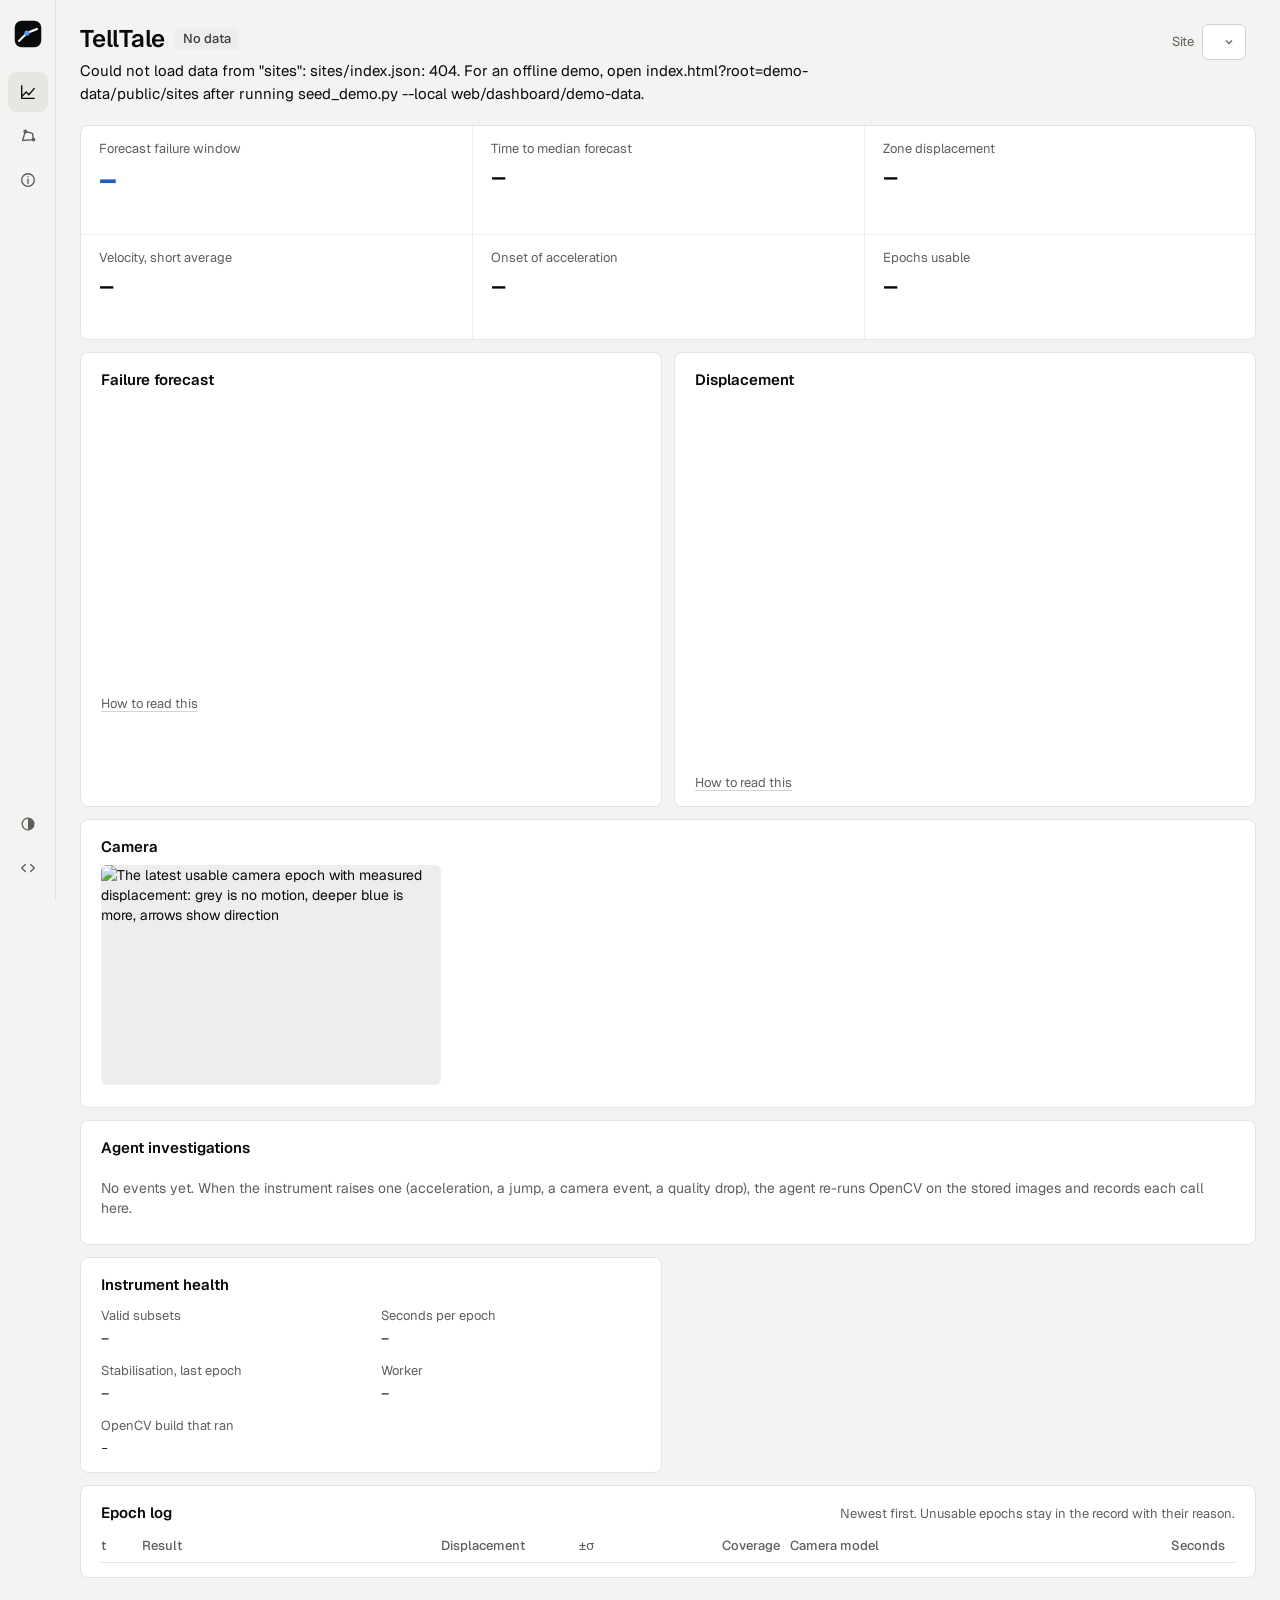
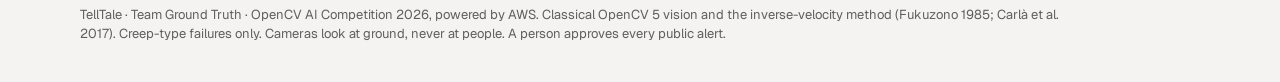
==== commit 81617f53: "UI pass on the new surfaces: evidence pair, phone layout, readable floor - Labels and data at 13 px " ====
--- a/web/dashboard/index.html
+++ b/web/dashboard/index.html
@@ -62,6 +62,10 @@
         <select id="site" aria-label="Site"></select>
       </label>
       <div id="approval-actions" class="actions"></div>
+      <div id="live-run" class="live-run" hidden>
+        <button id="live-start" class="btn btn-secondary" type="button">Start a new collapse on AWS</button>
+        <p id="live-note" class="live-note" aria-live="polite"></p>
+      </div>
     </div>
   </header>
   <p id="decision-note" class="decision-note" hidden></p>
@@ -73,6 +77,12 @@
     <div class="kpi"><span class="kpi-label">Velocity, short average</span><span class="kpi-value" id="k-vel">–</span><span class="kpi-sub" id="k-vel-sub"></span></div>
     <div class="kpi"><span class="kpi-label">Onset of acceleration</span><span class="kpi-value" id="k-ooa">–</span><span class="kpi-sub" id="k-ooa-sub"></span></div>
     <div class="kpi"><span class="kpi-label">Epochs usable</span><span class="kpi-value" id="k-epochs">–</span><span class="kpi-sub" id="k-epochs-sub"></span></div>
+  </section>
+
+  <section id="waiting" class="panel waiting" hidden aria-live="polite">
+    <h2>A live run is under way</h2>
+    <p class="waiting-lead">A simulated slope, creeping to failure at t = 50, is going through the real system: S3, the queue, the Graviton worker running COOL, and the Claude agent. This page updates every few seconds.</p>
+    <ol class="waiting-steps" id="waiting-steps"></ol>
   </section>
 
   <div class="grid">
@@ -126,7 +136,7 @@
       <button id="agent-more" class="btn btn-ghost btn-sm" type="button" hidden>Show all</button>
     </section>
 
-    <section class="panel span-5" aria-labelledby="h-health">
+    <section class="panel span-5 fit-content" aria-labelledby="h-health">
       <header class="panel-head">
         <h2 id="h-health">Instrument health</h2>
         <span class="panel-meta" id="health-meta"></span>
@@ -148,7 +158,7 @@
       <div class="table-wrap">
         <table id="epochs">
           <caption class="sr-only">Epoch log, newest first</caption>
-          <thead><tr><th scope="col">t</th><th scope="col">Result</th><th scope="col" class="num">Displacement</th><th scope="col" class="num">±σ</th><th scope="col" class="num">Coverage</th><th scope="col">Camera model</th><th scope="col" class="num">Seconds</th></tr></thead>
+          <thead><tr><th scope="col">t</th><th scope="col">Result</th><th scope="col" class="num">Displacement</th><th scope="col" class="num opt">±σ</th><th scope="col" class="num">Coverage</th><th scope="col" class="opt">Camera model</th><th scope="col" class="num opt">Seconds</th></tr></thead>
           <tbody></tbody>
         </table>
       </div>
--- a/web/dashboard/dashboard.css
+++ b/web/dashboard/dashboard.css
@@ -30,7 +30,7 @@
 
   --radius-card: 8px; --radius-control: 6px; --radius-chip: 4px;
   --gap: 12px; --pad: 20px; --control-height: 36px;
-  --fs-title: 24px; --fs-section: 15px; --fs-kpi: 26px; --fs-kpi-lead: 30px; --fs-body: 14px; --fs-small: 12px;
+  --fs-title: 24px; --fs-section: 15px; --fs-kpi: 26px; --fs-kpi-lead: 30px; --fs-body: 14px; --fs-small: 13px;
   --ease-out: cubic-bezier(0.23, 1, 0.32, 1);
   --rail: 56px;
   /* aliases kept for the setup and about pages */
@@ -96,6 +96,7 @@
 .btn:active { transform: scale(0.97); }
 .btn-primary { background: var(--primary); color: var(--on-primary); }
 .btn-secondary { background: var(--surface); border-color: var(--control); }
+.btn:disabled { opacity: 0.45; cursor: not-allowed; transform: none; }
 .btn-ghost { background: transparent; color: var(--muted); padding: 0 8px; }
 .btn-sm { height: 30px; padding: 0 10px; font-size: 13px; }
 @media (hover: hover) and (pointer: fine) {
@@ -180,9 +181,11 @@
 /* ---------------------------------------------------------------- panels and grid */
 .grid { display: grid; grid-template-columns: repeat(12, minmax(0, 1fr)); gap: var(--gap); align-items: stretch; }
 .panel.fit-content { align-self: start; }
+/* beside a long open investigation, the instrument's health stays in view while reading it */
+@media (min-width: 1281px) { .panel.fit-content { position: sticky; top: 16px; } }
 .span-3 { grid-column: span 3; } .span-4 { grid-column: span 4; } .span-5 { grid-column: span 5; } .span-6 { grid-column: span 6; } .span-7 { grid-column: span 7; } .span-12 { grid-column: span 12; }
 .panel { background: var(--surface); border: 1px solid var(--border); border-radius: var(--radius-card); padding: 16px var(--pad) 14px; min-width: 0; display: flex; flex-direction: column; }
-.panel-head { display: flex; justify-content: space-between; align-items: baseline; gap: 12px; margin-bottom: 8px; }
+.panel-head { display: flex; flex-wrap: wrap; justify-content: space-between; align-items: baseline; gap: 4px 12px; margin-bottom: 8px; }
 .panel h2 { font-size: var(--fs-section); line-height: 1.4; font-weight: 600; }
 .panel-meta { color: var(--muted); font-size: var(--fs-small); text-align: right; font-variant-numeric: tabular-nums; }
 .empty { color: var(--muted); font-size: 14px; padding: 12px 0; }
@@ -228,14 +231,41 @@
   min-height: 44px; padding: 6px 0; cursor: pointer; list-style: none;
 }
 .event-list details > summary::-webkit-details-marker { display: none; }
+.event-list details > summary .pill { justify-self: start; }
 .event-title { font-weight: 500; }
 .event-meta { color: var(--muted); font-size: var(--fs-small); font-variant-numeric: tabular-nums; text-align: right; white-space: nowrap; }
 .event-body { padding: 0 0 12px 102px; }
 .event-summary { font-size: 14px; line-height: 1.5; max-width: 72ch; }
+.evidence { margin: 12px 0 4px; }
+.evidence-title { font-size: 13px; color: var(--muted); margin: 0 0 8px; }
+/* the two re-measurements are a comparison, so they always sit side by side */
+.evidence-row { display: grid; grid-template-columns: repeat(2, minmax(0, 260px)); gap: 12px; }
+.evidence figure { margin: 0; }
+.evidence img { display: block; width: 100%; aspect-ratio: 1; object-fit: cover; border-radius: 6px; background: var(--raised); }
+.evidence figcaption { margin-top: 6px; font-size: 13px; color: var(--muted); line-height: 1.4; }
+.evidence figcaption b { color: var(--text); font-weight: 600; font-variant-numeric: tabular-nums; }
+.live-run { display: flex; flex-direction: column; align-items: flex-end; gap: 6px; }
+.live-note { margin: 0; font-size: 13px; color: var(--muted); max-width: 34ch; text-align: right; }
+.is-waiting .kpis, .is-waiting .grid { display: none; }
+.waiting { margin-top: 16px; }
+.waiting h2 { font-size: 18px; margin: 0 0 6px; }
+.waiting-lead { margin: 0 0 14px; max-width: 72ch; color: var(--muted); }
+.waiting-steps { margin: 0; padding: 0; list-style: none; display: grid; gap: 10px; }
+.waiting-steps li { display: grid; grid-template-columns: 22px 1fr; gap: 10px; align-items: baseline; font-size: 15px; }
+.waiting-steps li::before { content: ""; width: 10px; height: 10px; border-radius: 50%; border: 2px solid var(--border); justify-self: center; transform: translateY(1px); }
+.waiting-steps li.done::before { background: var(--chart-3); border-color: var(--chart-3); }
+.waiting-steps li.now::before { border-color: var(--chart-3); }
+.waiting-steps li span { color: var(--muted); font-size: 13px; margin-left: 6px; }
+@media (max-width: 860px) { .live-run { align-items: stretch; } .live-note { text-align: left; } }
+.calls { margin-top: 10px; }
+.event-list .calls > summary { display: block; padding: 4px 0; cursor: pointer; font-size: 13px; color: var(--muted); list-style: none; }
+.event-list .calls > summary::-webkit-details-marker { display: none; }
+.event-list .calls > summary::before { content: "+ "; }
+.event-list .calls[open] > summary::before { content: "\2212  "; }
 .trace { margin: 8px 0 0; padding: 0 0 0 18px; color: var(--muted); font-size: var(--fs-small); }
 .trace li { margin: 3px 0; }
 .trace b { color: var(--text); font-weight: 500; }
-.trace code { font-size: 11px; word-break: break-all; }
+.trace code { font-size: 12px; word-break: break-all; }
 @media (hover: hover) and (pointer: fine) { .event-list details > summary:hover .event-title { text-decoration: underline; text-decoration-color: var(--control); text-underline-offset: 3px; } }
 
 /* health */
@@ -321,6 +351,9 @@
   .event-list details > summary { grid-template-columns: 1fr auto; }
   .event-list details > summary .event-meta { grid-column: 1 / -1; text-align: left; }
   .event-body { padding-left: 0; }
+  .panel-meta { text-align: left; }
+  #epochs .opt { display: none; }          /* a phone shows t, result, displacement, coverage */
+  .evidence-row { grid-template-columns: repeat(2, minmax(0, 1fr)); }
   body:not(.app) main { padding: 16px; }
   header.top { padding: 8px 16px; }
 }
